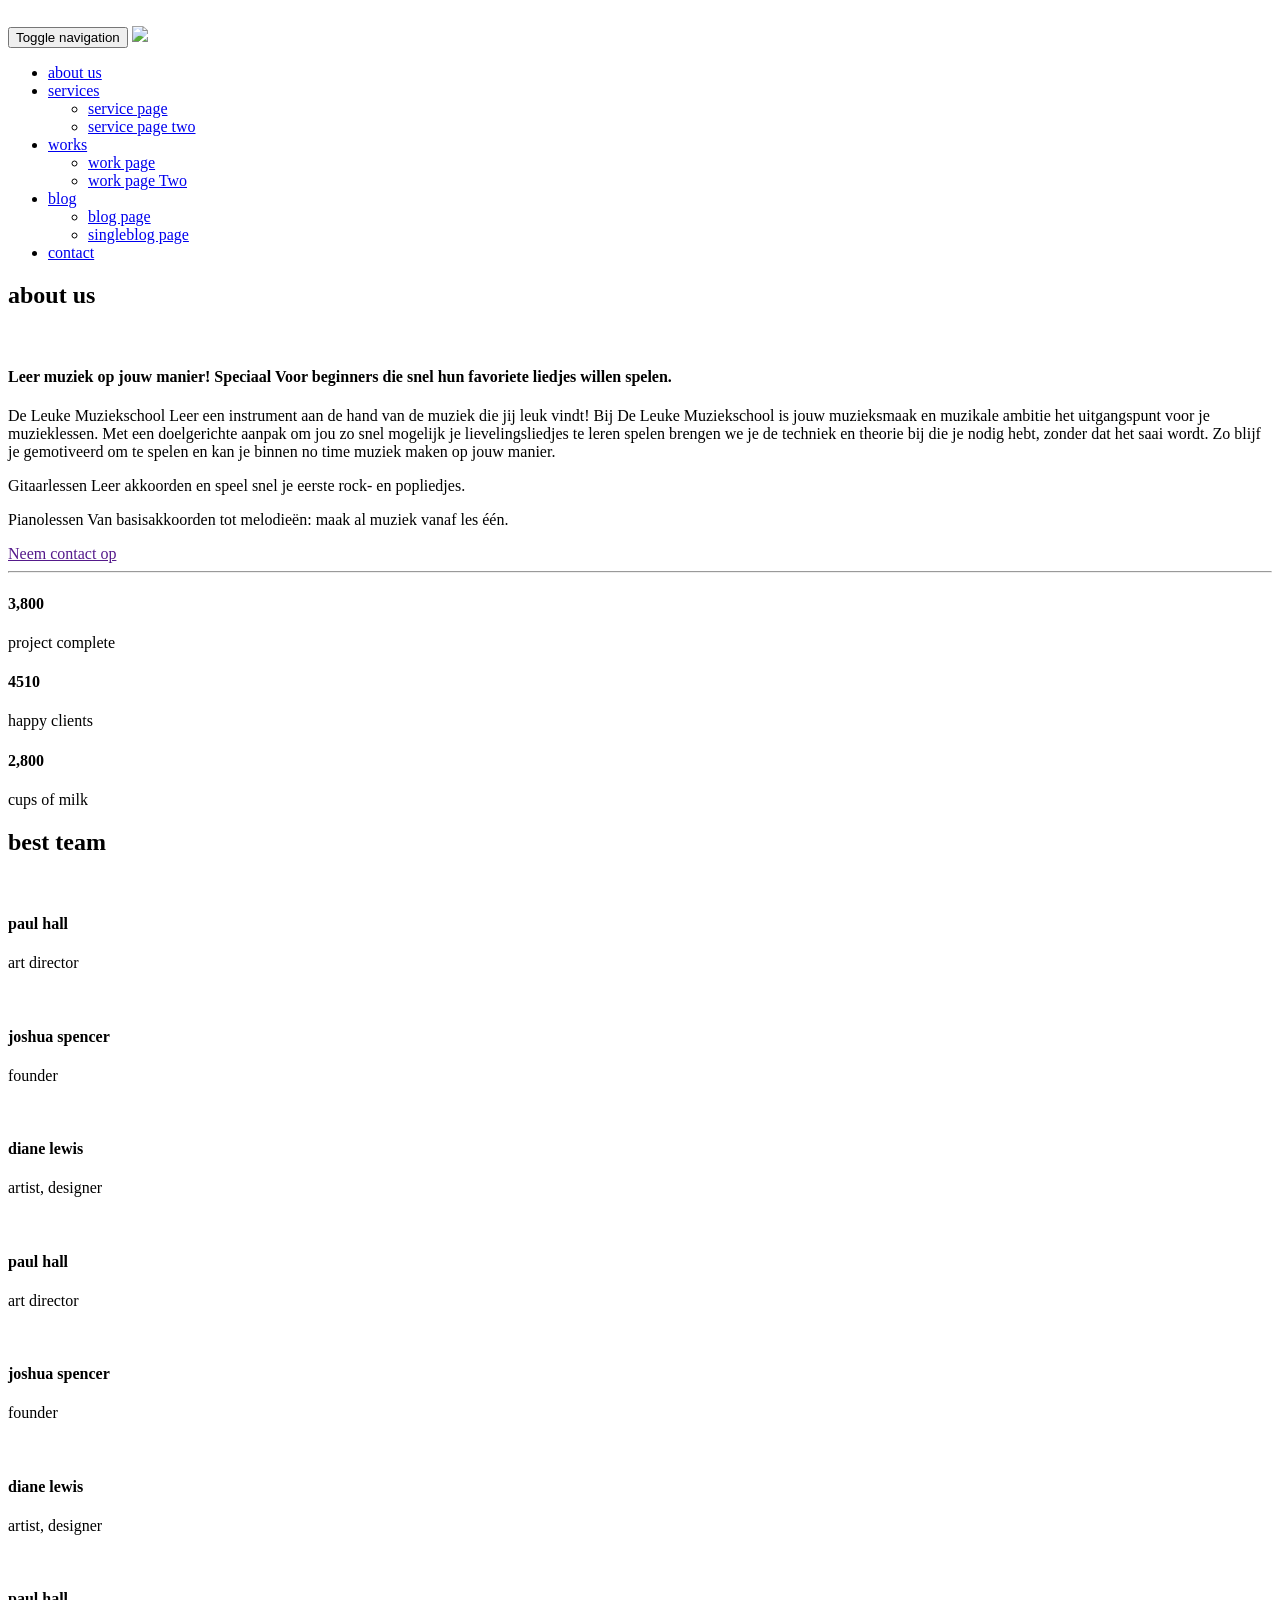
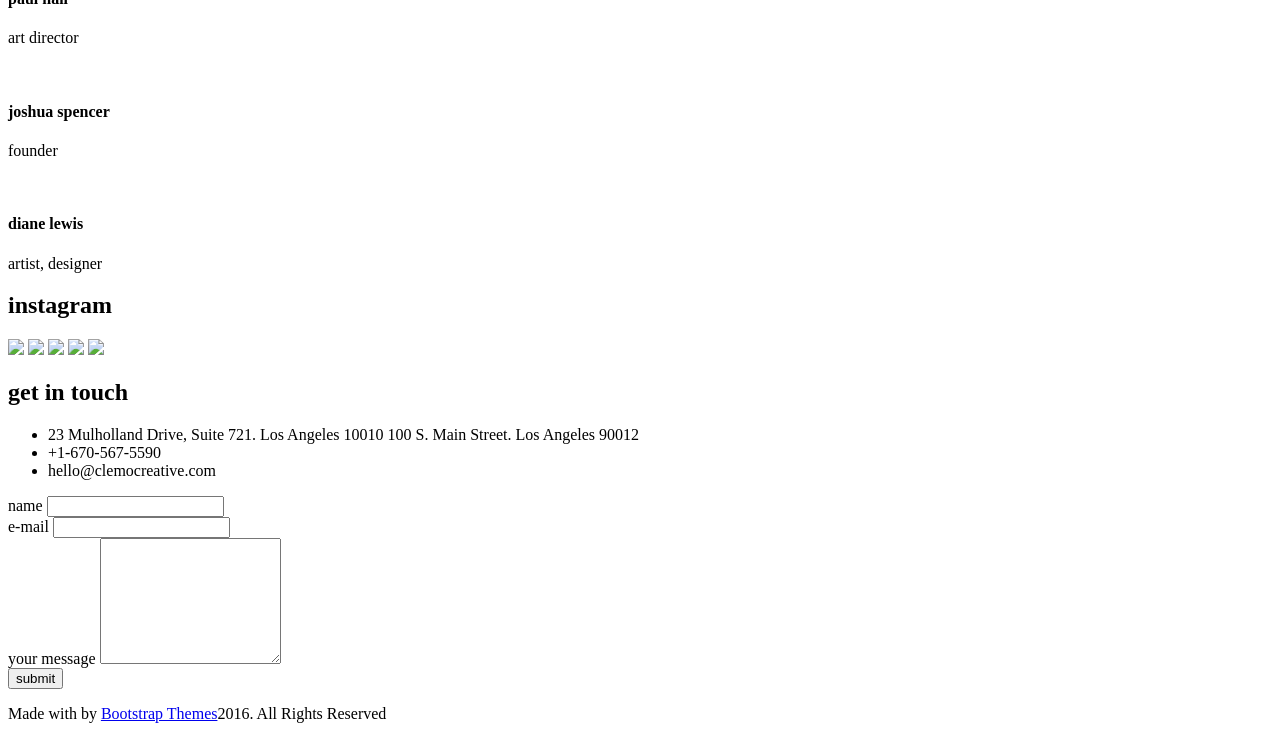
==== aboutus.html @ 1af80476 "djdjs" ====
<!doctype html>
<!--[if lt IE 7]>      <html class="no-js lt-ie9 lt-ie8 lt-ie7" lang=""> <![endif]-->
<!--[if IE 7]>         <html class="no-js lt-ie9 lt-ie8" lang=""> <![endif]-->
<!--[if IE 8]>         <html class="no-js lt-ie9" lang=""> <![endif]-->
<!--[if gt IE 8]><!--> <html class="no-js" lang=""> <!--<![endif]-->
    <head>
        <meta charset="utf-8">
        <meta http-equiv="X-UA-Compatible" content="IE=edge,chrome=1">
        <title>Clemo – Free HTML5 Multipurpose Portfolio Page Template</title>
        <meta name="description" content="">
        <meta name="viewport" content="width=device-width, initial-scale=1">
        <link rel="apple-touch-icon" href="apple-touch-icon.png">

        <!--Google fonts links-->
        <link href="https://fonts.googleapis.com/css?family=Montserrat:400,700" rel="stylesheet">


        <link rel="stylesheet" href="assets/css/fonticons.css">
        <link rel="stylesheet" href="assets/css/slider-pro.css">
        <!--<link rel="stylesheet" href="assets/css/stylesheet.css">-->
        <link rel="stylesheet" href="assets/css/font-awesome.min.css">
        <link rel="stylesheet" href="assets/css/bootstrap.min.css">


        <!--For Plugins external css-->
        <link rel="stylesheet" href="assets/css/plugins.css" />

        <!--Theme custom css -->
        <link rel="stylesheet" href="assets/css/style.css">

        <!--Theme Responsive css-->
        <link rel="stylesheet" href="assets/css/responsive.css" />

        <script src="assets/js/vendor/modernizr-2.8.3-respond-1.4.2.min.js"></script>
    </head>
    <body data-spy="scroll" data-target=".navbar-collapse">
        <!--[if lt IE 8]>
            <p class="browserupgrade">You are using an <strong>outdated</strong> browser. Please <a href="http://browsehappy.com/">upgrade your browser</a> to improve your experience.</p>
        <![endif]-->
        <div class='preloader'><div class='loaded'>&nbsp;</div></div>
        <header id="main_menu" class="header navbar-fixed-top">            
            <div class="main_menu_bg">
                <div class="container">
                    <div class="row">
                        <div class="nave_menu">
                            <nav class="navbar navbar-default" id="navmenu">
                                <div class="container-fluid">
                                    <!-- Brand and toggle get grouped for better mobile display -->
                                    <div class="navbar-header">
                                        <button type="button" class="navbar-toggle collapsed" data-toggle="collapse" data-target="#bs-example-navbar-collapse-1" aria-expanded="false">
                                            <span class="sr-only">Toggle navigation</span>
                                            <span class="icon-bar"></span>
                                            <span class="icon-bar"></span>
                                            <span class="icon-bar"></span>
                                        </button>
                                        <a class="navbar-brand" href="index.html">
                                            <img src="assets/images/logo.png"/>
                                        </a>
                                    </div>

                                    <!-- Collect the nav links, forms, and other content for toggling -->



                                    <div class="collapse navbar-collapse" id="bs-example-navbar-collapse-1">
                                        <ul class="nav navbar-nav navbar-right">
                                            <li><a href="aboutus.html">about us</a></li>
                                            <li class="dropdown"><a href="#" class="dropdown-toggle" data-toggle="dropdown" role="button" aria-haspopup="true">services</a>
                                                <ul class="dropdown-menu">
                                                    <li><a href="service.html">service page</a></li>
                                                    <li><a href="service1.html">service page two</a></li>
                                                </ul>
                                            </li>
                                            <li class="dropdown"><a href="#" class="dropdown-toggle" data-toggle="dropdown" role="button" aria-haspopup="true">works</a>
                                                <ul class="dropdown-menu">
                                                    <li><a href="work.html">work page</a></li>
                                                    <li><a href="work1.html">work page Two</a></li>
                                                </ul>
                                            </li>
                                            <li class="dropdown"><a href="#" class="dropdown-toggle" data-toggle="dropdown" role="button" aria-haspopup="true">blog</a>
                                                <ul class="dropdown-menu">
                                                    <li><a href="blog.html">blog page</a></li>
                                                    <li><a href="bloginner.html">singleblog page</a></li>
                                                </ul>
                                            </li>
                                            <li><a href="contact.html">contact</a></li>
                                        </ul>    
                                    </div>

                                </div>
                            </nav>
                        </div>	
                    </div>

                </div>

            </div>
        </header> <!--End of header -->



        <!-- About Section -->
        <section id="aboutus" class="aboutus margin-top-120">
            <div class="container">
                <div class="row">
                    <div class="col-sm-12">
                        <div class="head_title text-center margin-top-80">
                            <h1>about us</h1>
                        </div><!-- End of head title -->

                        <div class="main_about_area"> 
                            <div class="row">

                                <div class="col-sm-6">
                                    <div class="signle_about_left">
                                        <img src="assets/images/service3.jpg" alt="" />
                                        <div class="single_about_left_text">
                                            <div class="separator2"></div>
                                            <h4>Leer muziek op jouw manier!
                                                Speciaal Voor beginners die snel hun favoriete liedjes willen spelen.
                                                </h4>
                                        </div>
                                    </div>


                                </div>

                                <div class="col-sm-5 col-sm-push-1">
                                    <div class="single_about">
                                        <div class="separator2"></div>
                                        <p>De Leuke Muziekschool
                                            Leer een instrument aan de hand van de muziek die jij leuk vindt!
                                            Bij De Leuke Muziekschool is jouw muzieksmaak en muzikale ambitie het uitgangspunt voor je muzieklessen. Met een doelgerichte aanpak om jou zo snel mogelijk je lievelingsliedjes te leren spelen brengen we je de techniek en theorie bij die je nodig hebt, zonder dat het saai wordt. Zo blijf je gemotiveerd om te spelen en kan je binnen no time muziek maken op jouw manier.
                                             </p>

                                        <p>Gitaarlessen
                                            Leer akkoorden en speel snel je eerste rock- en popliedjes.</p>

                                        <p>Pianolessen
                                            Van basisakkoorden tot melodieën: maak al muziek vanaf les één. </p>

                                        <a href="" class="btn btn-default">Neem contact op</a>
                                    </div>
                                </div>

                            </div>
                        </div>
                    </div><!-- End of col-sm-12 -->
                </div><!-- End of row -->
            </div><!-- End of Container -->
            <hr />
        </section><!-- End of about Section -->



        <!-- counter Seection -->
        <section id="counter" class="counter">
            <div class="container">
                <div class="row">
                    <div class="col-sm-12">
                        <div class="main_counter sections text-center">
                            <div class="row">
                                <div class="col-sm-4 col-xs-12">
                                    <div class="single_counter_right">
                                        <h4 class="statistic-counter">3,800</h4>
                                        <div class="separator"></div>
                                        <p>project complete</p>
                                    </div>
                                </div><!-- End of col-sm-4 -->

                                <div class="col-sm-4 col-xs-12">
                                    <div class="single_counter_right">
                                        <h4 class="statistic-counter">4510</h4>
                                        <div class="separator"></div>
                                        <p>happy clients</p>
                                    </div>
                                </div><!-- End of col-sm-4 -->

                                <div class="col-sm-4 col-xs-12">
                                    <div class="single_counter_right">
                                        <h4 class="statistic-counter">2,800</h4>
                                        <div class="separator"></div>
                                        <p>cups of milk</p>
                                    </div>
                                </div><!-- End of col-sm-4 -->

                            </div><!-- End of row -->
                        </div>
                    </div><!-- End of col-sm-12 -->
                </div><!-- End of row -->
            </div><!-- End of Container -->
        </section><!-- End of counter Section -->



        <!-- Team Section -->
        <section id="team" class="team colorsbg sections">
            <div class="container">
                <div class="row">
                    <div class="main_team_area">
                        <div class="head_title text-center">
                            <h1>best team</h1>
                        </div><!-- End of head title -->
                        <div class="main_team text-center">
                            <div class="single_team">
                                <div class="col-sm-10 col-sm-offset-1">
                                    <div class="row">
                                        <div class="col-sm-4">
                                            <div class="team">
                                                <img class="img-circle" src="assets/images/team1.jpg" alt="" />
                                                <h4>paul hall</h4>
                                                <div class="separator"></div>
                                                <p>art director</p>
                                            </div>
                                        </div><!-- End of col-sm-4 -->  
                                        <div class="col-sm-4">
                                            <div class="team">
                                                <img class="img-circle" src="assets/images/team2.jpg" alt="" />
                                                <h4>joshua spencer</h4>
                                                <div class="separator"></div>
                                                <p>founder</p>
                                            </div>
                                        </div> <!-- End of col-sm-4 --> 
                                        <div class="col-sm-4">
                                            <div class="team">
                                                <img class="img-circle" src="assets/images/team3.jpg" alt="" />
                                                <h4>diane lewis</h4>
                                                <div class="separator"></div>
                                                <p>artist, designer</p>
                                            </div>
                                        </div> <!-- End of col-sm-4 --> 
                                    </div>
                                </div><!-- End of col-sm-10 -->
                            </div>
                            <div class="single_team">
                                <div class="col-sm-10 col-sm-offset-1">
                                    <div class="row">
                                        <div class="col-sm-4">
                                            <div class="team">
                                                <img class="img-circle" src="assets/images/team1.jpg" alt="" />
                                                <h4>paul hall</h4>
                                                <div class="separator"></div>
                                                <p>art director</p>
                                            </div>
                                        </div> <!-- End of col-sm-4 --> 
                                        <div class="col-sm-4">
                                            <div class="team">
                                                <img class="img-circle" src="assets/images/team1.jpg" alt="" />
                                                <h4>joshua spencer</h4>
                                                <div class="separator"></div>
                                                <p>founder</p>
                                            </div>
                                        </div> <!-- End of col-sm-4 --> 
                                        <div class="col-sm-4">
                                            <div class="team">
                                                <img class="img-circle" src="assets/images/team1.jpg" alt="" />
                                                <h4>diane lewis</h4>
                                                <div class="separator"></div>
                                                <p>artist, designer</p>
                                            </div>
                                        </div> <!-- End of col-sm-4 --> 
                                    </div>
                                </div><!-- End of col-sm-10 -->
                            </div>
                            <div class="single_team">
                                <div class="col-sm-10 col-sm-offset-1">
                                    <div class="row">
                                        <div class="col-sm-4">
                                            <div class="team">
                                                <img class="img-circle" src="assets/images/team1.jpg" alt="" />
                                                <h4>paul hall</h4>
                                                <div class="separator"></div>
                                                <p>art director</p>
                                            </div>
                                        </div>  <!-- End of col-sm-4 -->
                                        <div class="col-sm-4">
                                            <div class="team">
                                                <img class="img-circle" src="assets/images/team1.jpg" alt="" />
                                                <h4>joshua spencer</h4>
                                                <div class="separator"></div>
                                                <p>founder</p>
                                            </div>
                                        </div> <!-- End of col-sm-4 --> 
                                        <div class="col-sm-4">
                                            <div class="team">
                                                <img class="img-circle" src="assets/images/team1.jpg" alt="" />
                                                <h4>diane lewis</h4>
                                                <div class="separator"></div>
                                                <p>artist, designer</p>
                                            </div>
                                        </div> <!-- End of col-sm-4 --> 
                                    </div>
                                </div><!-- End of col-sm-10 -->
                            </div>
                        </div>
                    </div>
                </div><!-- End of row -->
            </div><!-- End of Container -->
        </section><!-- End of counter Section -->


        <!-- Clients Section -->
        <section id="instagrams" class="instagrams sections">
            <div class="container-fluid">
                <div class="row">
                    <div class="col-sm-12">
                        <div class="main_instagrams_area text-center">
                            <div class="head_title">
                                <h1>instagram</h1>
                            </div><!-- End of head title -->

                            <div class="instagram-thumbnails">
                                <img class="instagram-thumbnail img-responsive" src="assets/images/insta1.png"/>
                                <img class="instagram-thumbnail img-responsive" src="assets/images/insta1.png"/>
                                <img class="instagram-thumbnail img-responsive" src="assets/images/insta1.png"/>
                                <img class="instagram-thumbnail img-responsive" src="assets/images/insta1.png"/>
                                <img class="instagram-thumbnail img-responsive" src="assets/images/insta1.png"/>
                            </div>
                        </div>
                    </div><!-- End of col-sm-12 -->
                </div><!-- End of row -->
            </div><!-- End of Container -->
        </section><!-- End of counter Section -->

        <!-- Contact Section -->
        <section id="contact" class="contact">
            <div class="overlay"></div>
            <div class="container">
                <div class="row">
                    <div class="col-sm-12">
                        <div class="main_contact sections">
                            <div class="head_title text-center whitetext">
                                <h1>get in touch</h1>
                            </div>

                            <div class="row">
                                <div class="contact_contant">
                                    <div class="col-sm-6 col-xs-12">
                                        <div class="single_message_right_info">
                                            <ul class="whitetext">
                                                <li><i class="fa fa-map-marker"></i> <span>23 Mulholland Drive, Suite 721. Los Angeles 10010
                                                        100 S. Main Street. Los Angeles 90012</span></li>

                                                <li><i class="fa fa-mobile-phone"></i> <span>+1-670-567-5590</span></li>

                                                <li><i class="fa fa-envelope-o"></i> <span>hello@clemocreative.com</span></li>
                                            </ul>

                                            <div class="contact_socail transition margin-top-80">
                                                <a href=""><i class="fa fa-facebook img-circle"></i></a>
                                                <a href=""><i class="fa fa-twitter img-circle"></i></a>
                                                <a href=""><i class="fa fa-google-plus img-circle"></i></a>
                                                <a href=""><i class="fa fa-pinterest img-circle"></i></a>
                                                <a href=""><i class="fa fa-instagram img-circle"></i></a>
                                            </div>
                                        </div>
                                    </div><!-- End of col-sm-6 -->

                                    <div class="col-sm-6 col-xs-12">
                                        <div class="single_contant_left margin-top-60">
                                            <form action="#" id="formid">
                                                <!--<div class="col-lg-8 col-md-8 col-sm-10 col-lg-offset-2 col-md-offset-2 col-sm-offset-1">-->

                                                <div class="form-group">
                                                    <label>name</label>
                                                    <input type="text" class="form-control" name="name" required="">
                                                </div>

                                                <div class="form-group">
                                                    <label>e-mail</label>
                                                    <input type="email" class="form-control" name="email" required="">
                                                </div>

                                                <div class="form-group">
                                                    <label>your message</label>
                                                    <textarea class="form-control" name="message" rows="8"></textarea>
                                                </div>

                                                <div class="">
                                                    <input type="submit" value="submit" class="btn btn-default">
                                                </div>
                                                <!--</div>--> 
                                            </form>
                                        </div>
                                    </div>
                                </div> <!-- End of messsage contant-->
                            </div>
                        </div>
                    </div>
                </div><!-- End of row -->
            </div><!-- End of container -->
        </section><!-- End of contact Section -->




        <!-- footer section -->
        <footer id="footer" class="footer">
            <div class="container">
                <div class="main_footer">
                    <div class="row">
                        <div class="col-sm-12">
                            <div class="copyright_text text-center">
                                <p class=" wow fadeInRight" data-wow-duration="1s">Made with <i class="fa fa-heart"></i> by <a target="_blank" href="https://bootstrapthemes.co">Bootstrap Themes</a>2016. All Rights Reserved</p>
                            </div>
                        </div>
                    </div>
                </div>
            </div><!-- End of container -->
        </footer><!-- End of footer Section-->



        <!-- START SCROLL TO TOP  -->

        <div class="scrollup">
            <a href="#"><i class="fa fa-chevron-up"></i></a>
        </div>

        <script src="assets/js/vendor/jquery-1.11.2.min.js"></script>
        <script src="assets/js/vendor/bootstrap.min.js"></script>

        <script src="assets/js/jquery.easing.1.3.js"></script>
        <script src="assets/js/masonry/masonry.min.js"></script>
        <script type="text/javascript">
            $('.mixcontent').masonry();
        </script>

        <script src="assets/js/jquery.sliderPro.min.js"></script>
        <script type="text/javascript">
            $(document).ready(function ($) {
                $('#example3').sliderPro({
                    width: 960,
                    height: 200,
                    fade: true,
                    arrows: false,
                    buttons: true,
                    fullScreen: false,
                    shuffle: true,
                    smallSize: 500,
                    mediumSize: 1000,
                    largeSize: 3000,
                    thumbnailArrows: true,
                    autoplay: false,
                    thumbnailsContainerSize: 960

                });
            });
        </script>
        <script src="assets/js/plugins.js"></script>
        <script src="assets/js/main.js"></script>

    </body>
</html>
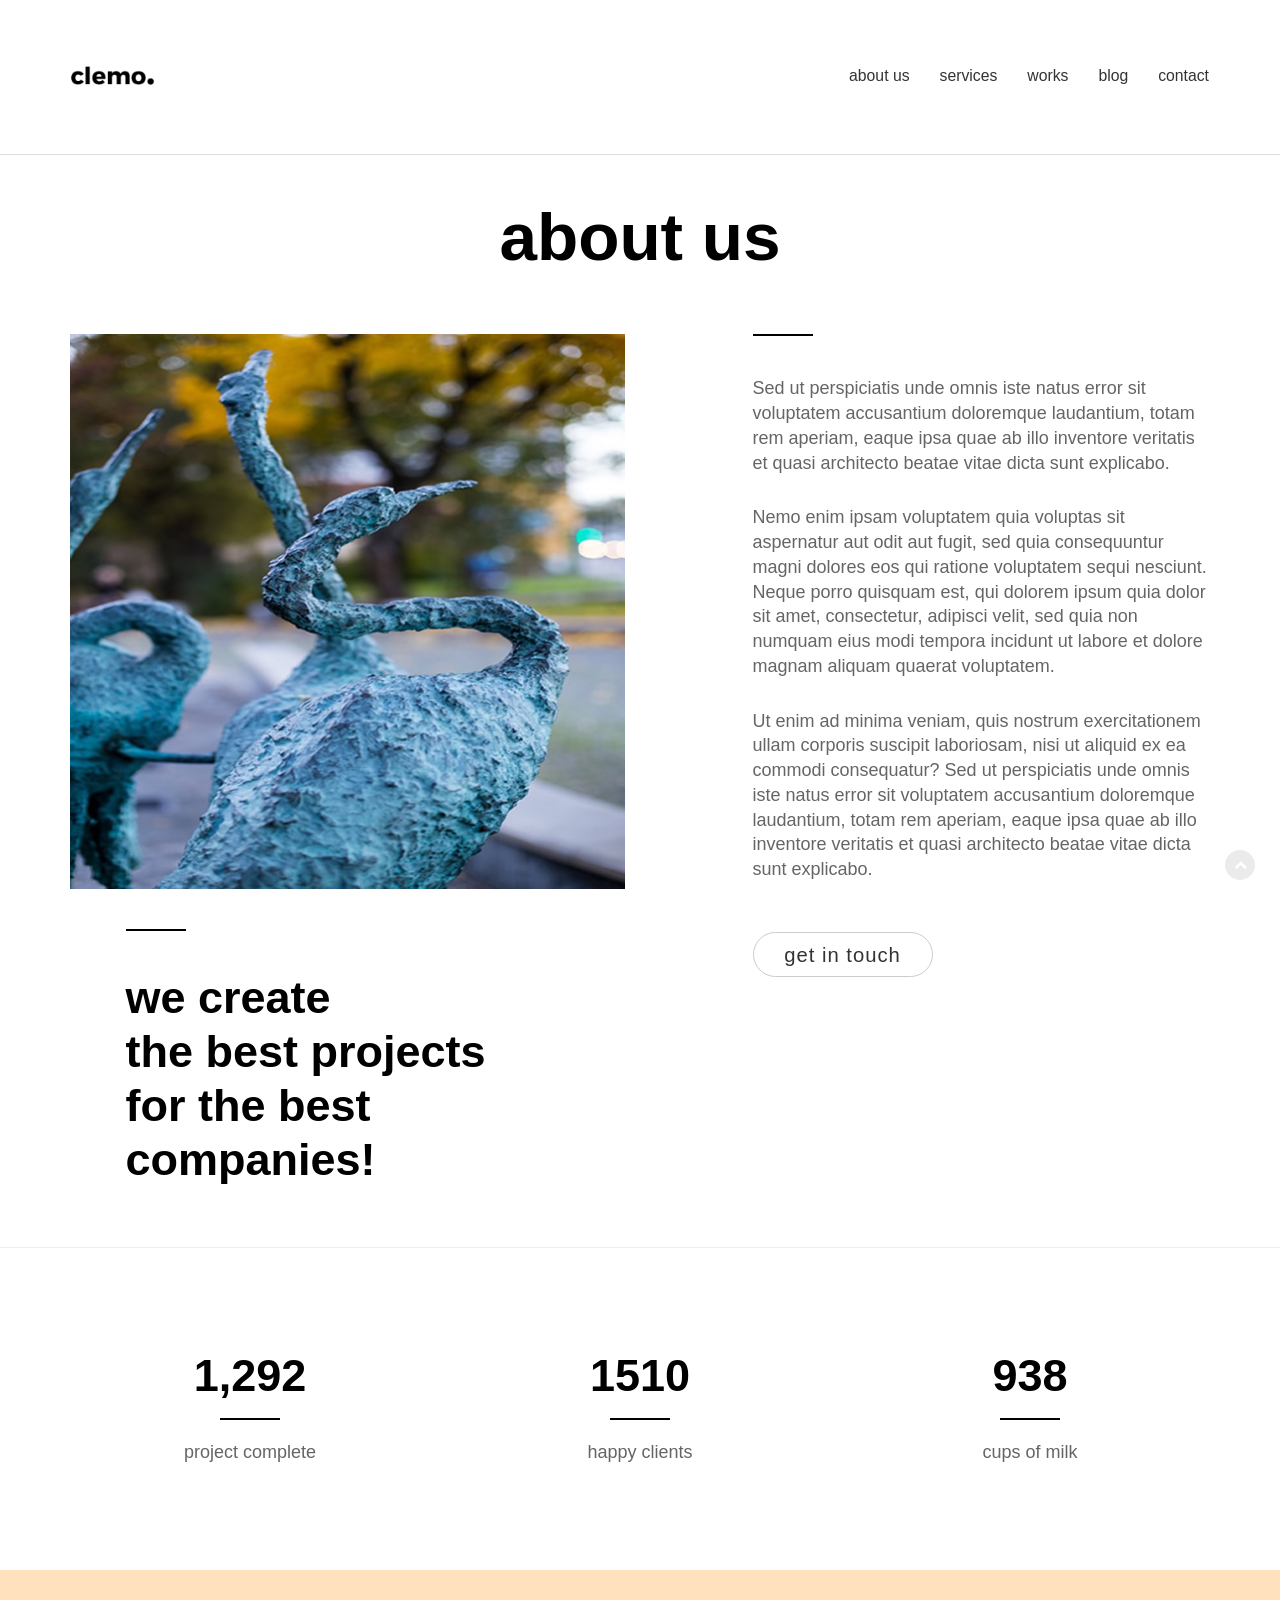
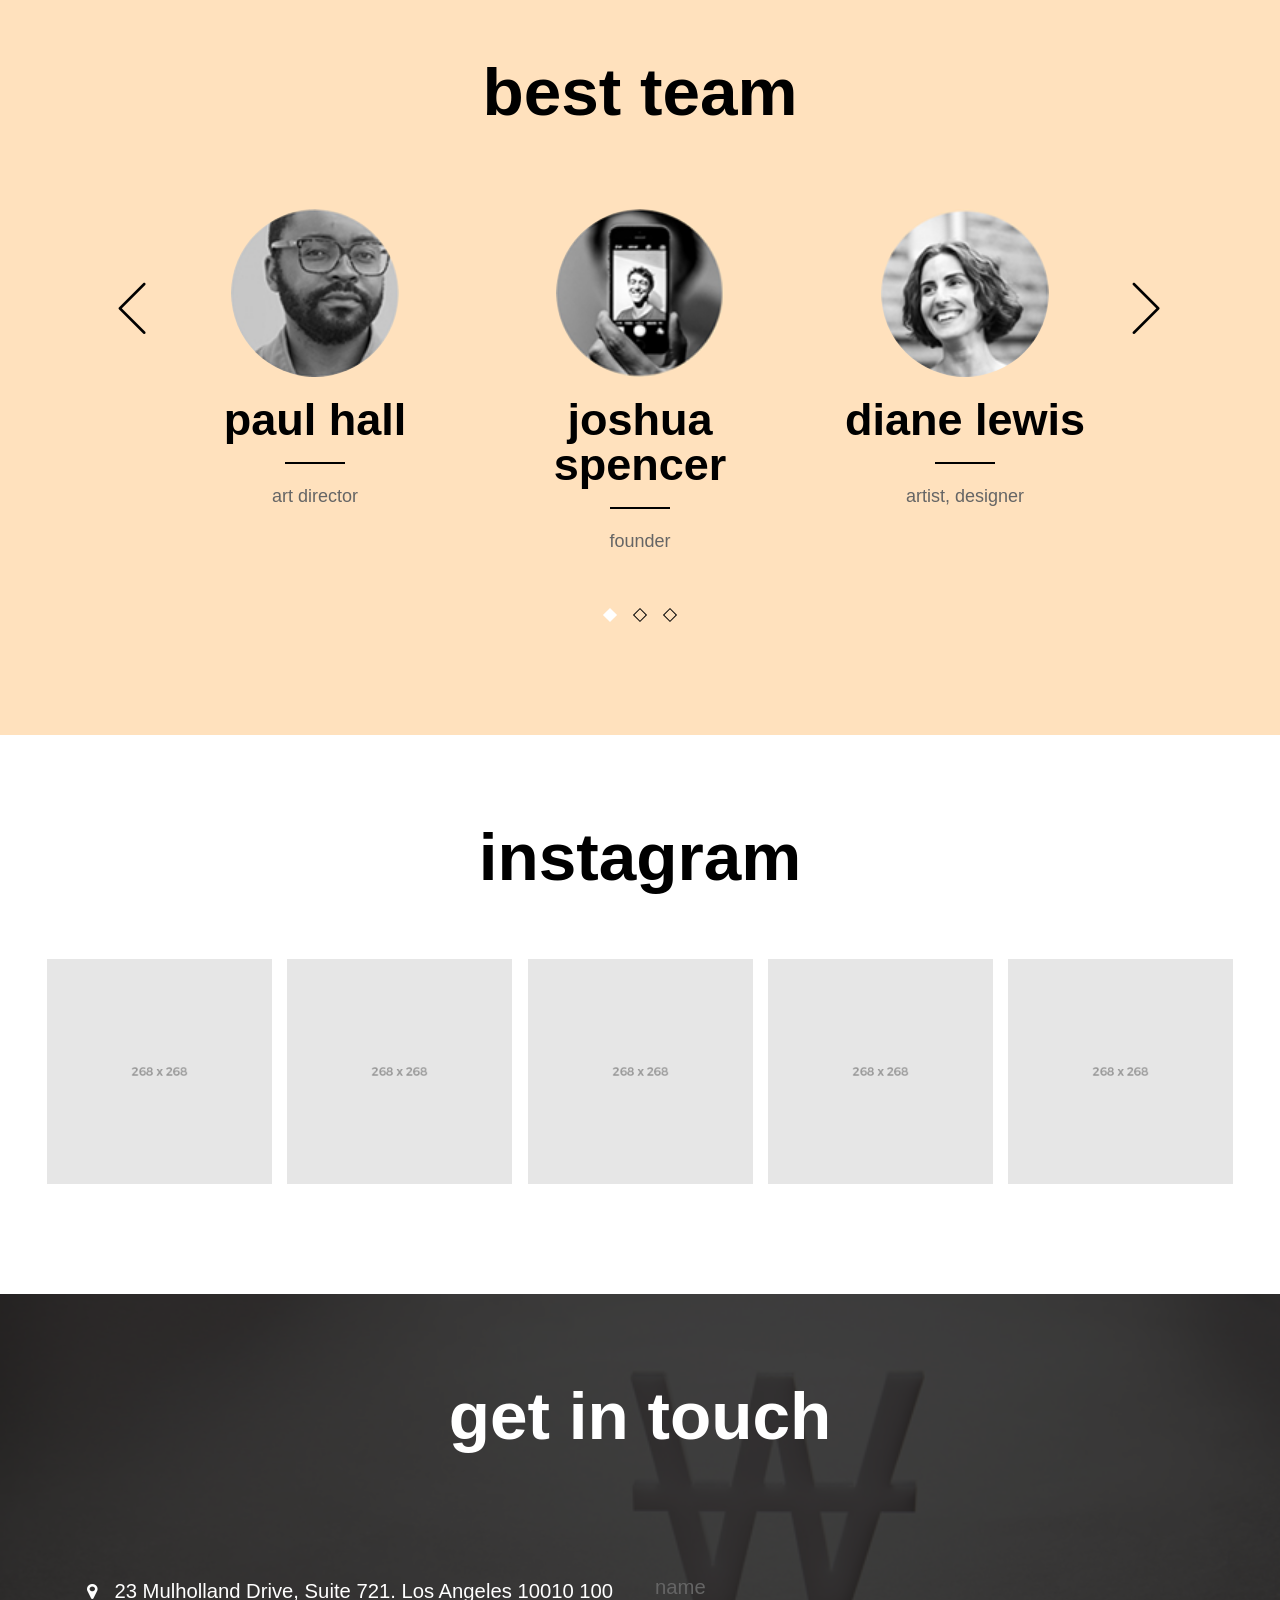
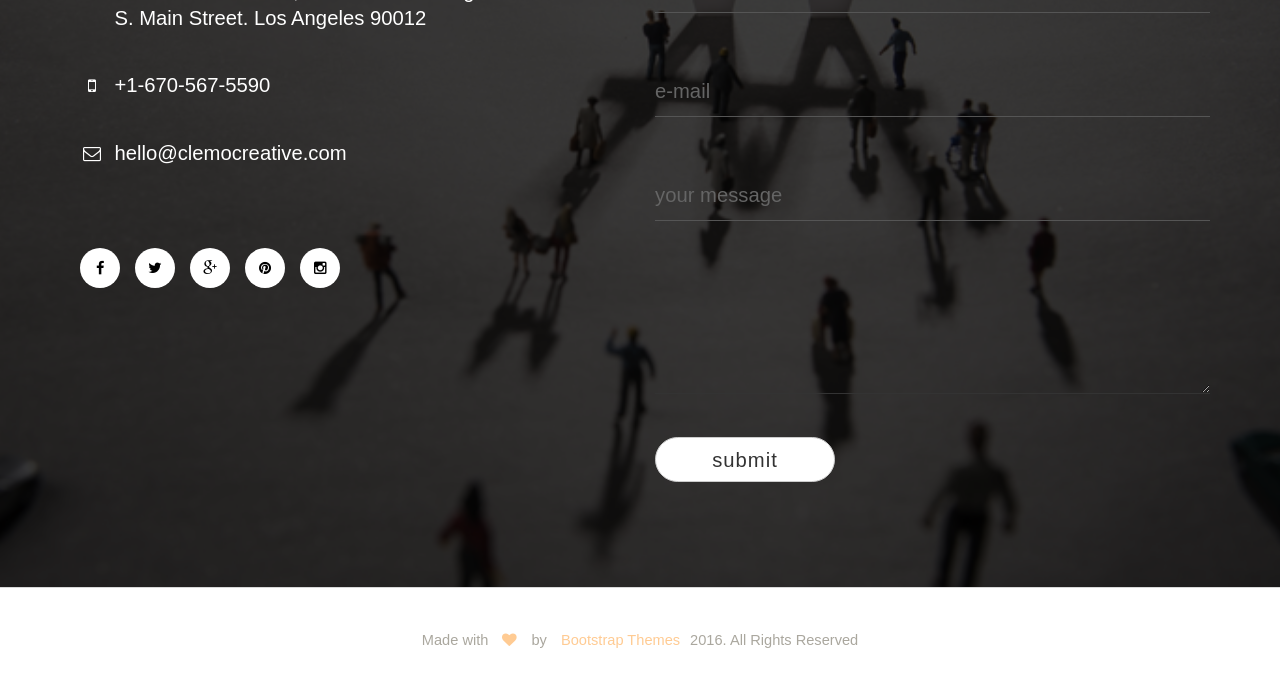
==== commit 7a469b8f: "new start" ====
--- a/aboutus.html
+++ b/aboutus.html
@@ -116,9 +116,10 @@
                                         <img src="assets/images/service3.jpg" alt="" />
                                         <div class="single_about_left_text">
                                             <div class="separator2"></div>
-                                            <h4>Leer muziek op jouw manier!
-                                                Speciaal Voor beginners die snel hun favoriete liedjes willen spelen.
-                                                </h4>
+                                            <h4>we create <br />
+                                                the best projects<br />
+                                                for the best<br />
+                                                companies!</h4>
                                         </div>
                                     </div>
 
@@ -128,18 +129,16 @@
                                 <div class="col-sm-5 col-sm-push-1">
                                     <div class="single_about">
                                         <div class="separator2"></div>
-                                        <p>De Leuke Muziekschool
-                                            Leer een instrument aan de hand van de muziek die jij leuk vindt!
-                                            Bij De Leuke Muziekschool is jouw muzieksmaak en muzikale ambitie het uitgangspunt voor je muzieklessen. Met een doelgerichte aanpak om jou zo snel mogelijk je lievelingsliedjes te leren spelen brengen we je de techniek en theorie bij die je nodig hebt, zonder dat het saai wordt. Zo blijf je gemotiveerd om te spelen en kan je binnen no time muziek maken op jouw manier.
-                                             </p>
-
-                                        <p>Gitaarlessen
-                                            Leer akkoorden en speel snel je eerste rock- en popliedjes.</p>
-
-                                        <p>Pianolessen
-                                            Van basisakkoorden tot melodieën: maak al muziek vanaf les één. </p>
-
-                                        <a href="" class="btn btn-default">Neem contact op</a>
+                                        <p>Sed ut perspiciatis unde omnis iste natus error sit voluptatem accusantium doloremque laudantium, totam rem aperiam, 
+                                            eaque ipsa quae ab illo inventore veritatis et quasi architecto beatae vitae dicta sunt explicabo. </p>
+
+                                        <p>Nemo enim ipsam voluptatem quia voluptas sit aspernatur aut odit aut fugit, sed quia consequuntur magni dolores eos qui ratione voluptatem sequi nesciunt. Neque porro quisquam est, qui dolorem ipsum quia dolor sit amet, consectetur, adipisci velit, 
+                                            sed quia non numquam eius modi tempora incidunt ut labore et dolore magnam aliquam quaerat voluptatem.</p>
+
+                                        <p>Ut enim ad minima veniam, quis nostrum exercitationem ullam corporis suscipit laboriosam, nisi ut aliquid ex ea commodi consequatur? Sed ut perspiciatis unde omnis iste natus error sit voluptatem accusantium doloremque laudantium, 
+                                            totam rem aperiam, eaque ipsa quae ab illo inventore veritatis et quasi architecto beatae vitae dicta sunt explicabo. </p>
+
+                                        <a href="" class="btn btn-default">get in touch</a>
                                     </div>
                                 </div>
 
--- a/assets/css/fonticons.css
+++ b/assets/css/fonticons.css
@@ -0,0 +1,536 @@
+@font-face {
+	font-family: 'Linearicons-Free';
+	src:url('../fonts/Linearicons-Free.eot?w118d');
+	src:url('../fonts/Linearicons-Free.eot?#iefixw118d') format('embedded-opentype'),
+		url('../fonts/Linearicons-Free.woff2?w118d') format('woff2'),
+		url('../fonts/Linearicons-Free.woff?w118d') format('woff'),
+		url('../fonts/Linearicons-Free.ttf?w118d') format('truetype'),
+		url('../fonts/Linearicons-Free.svg?w118d#Linearicons-Free') format('svg');
+	font-weight: normal;
+	font-style: normal;
+}
+
+.lnr {
+	font-family: 'Linearicons-Free';
+	speak: none;
+	font-style: normal;
+	font-weight: normal;
+	font-variant: normal;
+	text-transform: none;
+	line-height: 1;
+
+	/* Better Font Rendering =========== */
+	-webkit-font-smoothing: antialiased;
+	-moz-osx-font-smoothing: grayscale;
+}
+
+.lnr-home:before {
+	content: "\e800";
+}
+.lnr-apartment:before {
+	content: "\e801";
+}
+.lnr-pencil:before {
+	content: "\e802";
+}
+.lnr-magic-wand:before {
+	content: "\e803";
+}
+.lnr-drop:before {
+	content: "\e804";
+}
+.lnr-lighter:before {
+	content: "\e805";
+}
+.lnr-poop:before {
+	content: "\e806";
+}
+.lnr-sun:before {
+	content: "\e807";
+}
+.lnr-moon:before {
+	content: "\e808";
+}
+.lnr-cloud:before {
+	content: "\e809";
+}
+.lnr-cloud-upload:before {
+	content: "\e80a";
+}
+.lnr-cloud-download:before {
+	content: "\e80b";
+}
+.lnr-cloud-sync:before {
+	content: "\e80c";
+}
+.lnr-cloud-check:before {
+	content: "\e80d";
+}
+.lnr-database:before {
+	content: "\e80e";
+}
+.lnr-lock:before {
+	content: "\e80f";
+}
+.lnr-cog:before {
+	content: "\e810";
+}
+.lnr-trash:before {
+	content: "\e811";
+}
+.lnr-dice:before {
+	content: "\e812";
+}
+.lnr-heart:before {
+	content: "\e813";
+}
+.lnr-star:before {
+	content: "\e814";
+}
+.lnr-star-half:before {
+	content: "\e815";
+}
+.lnr-star-empty:before {
+	content: "\e816";
+}
+.lnr-flag:before {
+	content: "\e817";
+}
+.lnr-envelope:before {
+	content: "\e818";
+}
+.lnr-paperclip:before {
+	content: "\e819";
+}
+.lnr-inbox:before {
+	content: "\e81a";
+}
+.lnr-eye:before {
+	content: "\e81b";
+}
+.lnr-printer:before {
+	content: "\e81c";
+}
+.lnr-file-empty:before {
+	content: "\e81d";
+}
+.lnr-file-add:before {
+	content: "\e81e";
+}
+.lnr-enter:before {
+	content: "\e81f";
+}
+.lnr-exit:before {
+	content: "\e820";
+}
+.lnr-graduation-hat:before {
+	content: "\e821";
+}
+.lnr-license:before {
+	content: "\e822";
+}
+.lnr-music-note:before {
+	content: "\e823";
+}
+.lnr-film-play:before {
+	content: "\e824";
+}
+.lnr-camera-video:before {
+	content: "\e825";
+}
+.lnr-camera:before {
+	content: "\e826";
+}
+.lnr-picture:before {
+	content: "\e827";
+}
+.lnr-book:before {
+	content: "\e828";
+}
+.lnr-bookmark:before {
+	content: "\e829";
+}
+.lnr-user:before {
+	content: "\e82a";
+}
+.lnr-users:before {
+	content: "\e82b";
+}
+.lnr-shirt:before {
+	content: "\e82c";
+}
+.lnr-store:before {
+	content: "\e82d";
+}
+.lnr-cart:before {
+	content: "\e82e";
+}
+.lnr-tag:before {
+	content: "\e82f";
+}
+.lnr-phone-handset:before {
+	content: "\e830";
+}
+.lnr-phone:before {
+	content: "\e831";
+}
+.lnr-pushpin:before {
+	content: "\e832";
+}
+.lnr-map-marker:before {
+	content: "\e833";
+}
+.lnr-map:before {
+	content: "\e834";
+}
+.lnr-location:before {
+	content: "\e835";
+}
+.lnr-calendar-full:before {
+	content: "\e836";
+}
+.lnr-keyboard:before {
+	content: "\e837";
+}
+.lnr-spell-check:before {
+	content: "\e838";
+}
+.lnr-screen:before {
+	content: "\e839";
+}
+.lnr-smartphone:before {
+	content: "\e83a";
+}
+.lnr-tablet:before {
+	content: "\e83b";
+}
+.lnr-laptop:before {
+	content: "\e83c";
+}
+.lnr-laptop-phone:before {
+	content: "\e83d";
+}
+.lnr-power-switch:before {
+	content: "\e83e";
+}
+.lnr-bubble:before {
+	content: "\e83f";
+}
+.lnr-heart-pulse:before {
+	content: "\e840";
+}
+.lnr-construction:before {
+	content: "\e841";
+}
+.lnr-pie-chart:before {
+	content: "\e842";
+}
+.lnr-chart-bars:before {
+	content: "\e843";
+}
+.lnr-gift:before {
+	content: "\e844";
+}
+.lnr-diamond:before {
+	content: "\e845";
+}
+.lnr-linearicons:before {
+	content: "\e846";
+}
+.lnr-dinner:before {
+	content: "\e847";
+}
+.lnr-coffee-cup:before {
+	content: "\e848";
+}
+.lnr-leaf:before {
+	content: "\e849";
+}
+.lnr-paw:before {
+	content: "\e84a";
+}
+.lnr-rocket:before {
+	content: "\e84b";
+}
+.lnr-briefcase:before {
+	content: "\e84c";
+}
+.lnr-bus:before {
+	content: "\e84d";
+}
+.lnr-car:before {
+	content: "\e84e";
+}
+.lnr-train:before {
+	content: "\e84f";
+}
+.lnr-bicycle:before {
+	content: "\e850";
+}
+.lnr-wheelchair:before {
+	content: "\e851";
+}
+.lnr-select:before {
+	content: "\e852";
+}
+.lnr-earth:before {
+	content: "\e853";
+}
+.lnr-smile:before {
+	content: "\e854";
+}
+.lnr-sad:before {
+	content: "\e855";
+}
+.lnr-neutral:before {
+	content: "\e856";
+}
+.lnr-mustache:before {
+	content: "\e857";
+}
+.lnr-alarm:before {
+	content: "\e858";
+}
+.lnr-bullhorn:before {
+	content: "\e859";
+}
+.lnr-volume-high:before {
+	content: "\e85a";
+}
+.lnr-volume-medium:before {
+	content: "\e85b";
+}
+.lnr-volume-low:before {
+	content: "\e85c";
+}
+.lnr-volume:before {
+	content: "\e85d";
+}
+.lnr-mic:before {
+	content: "\e85e";
+}
+.lnr-hourglass:before {
+	content: "\e85f";
+}
+.lnr-undo:before {
+	content: "\e860";
+}
+.lnr-redo:before {
+	content: "\e861";
+}
+.lnr-sync:before {
+	content: "\e862";
+}
+.lnr-history:before {
+	content: "\e863";
+}
+.lnr-clock:before {
+	content: "\e864";
+}
+.lnr-download:before {
+	content: "\e865";
+}
+.lnr-upload:before {
+	content: "\e866";
+}
+.lnr-enter-down:before {
+	content: "\e867";
+}
+.lnr-exit-up:before {
+	content: "\e868";
+}
+.lnr-bug:before {
+	content: "\e869";
+}
+.lnr-code:before {
+	content: "\e86a";
+}
+.lnr-link:before {
+	content: "\e86b";
+}
+.lnr-unlink:before {
+	content: "\e86c";
+}
+.lnr-thumbs-up:before {
+	content: "\e86d";
+}
+.lnr-thumbs-down:before {
+	content: "\e86e";
+}
+.lnr-magnifier:before {
+	content: "\e86f";
+}
+.lnr-cross:before {
+	content: "\e870";
+}
+.lnr-menu:before {
+	content: "\e871";
+}
+.lnr-list:before {
+	content: "\e872";
+}
+.lnr-chevron-up:before {
+	content: "\e873";
+}
+.lnr-chevron-down:before {
+	content: "\e874";
+}
+.lnr-chevron-left:before {
+	content: "\e875";
+}
+.lnr-chevron-right:before {
+	content: "\e876";
+}
+.lnr-arrow-up:before {
+	content: "\e877";
+}
+.lnr-arrow-down:before {
+	content: "\e878";
+}
+.lnr-arrow-left:before {
+	content: "\e879";
+}
+.lnr-arrow-right:before {
+	content: "\e87a";
+}
+.lnr-move:before {
+	content: "\e87b";
+}
+.lnr-warning:before {
+	content: "\e87c";
+}
+.lnr-question-circle:before {
+	content: "\e87d";
+}
+.lnr-menu-circle:before {
+	content: "\e87e";
+}
+.lnr-checkmark-circle:before {
+	content: "\e87f";
+}
+.lnr-cross-circle:before {
+	content: "\e880";
+}
+.lnr-plus-circle:before {
+	content: "\e881";
+}
+.lnr-circle-minus:before {
+	content: "\e882";
+}
+.lnr-arrow-up-circle:before {
+	content: "\e883";
+}
+.lnr-arrow-down-circle:before {
+	content: "\e884";
+}
+.lnr-arrow-left-circle:before {
+	content: "\e885";
+}
+.lnr-arrow-right-circle:before {
+	content: "\e886";
+}
+.lnr-chevron-up-circle:before {
+	content: "\e887";
+}
+.lnr-chevron-down-circle:before {
+	content: "\e888";
+}
+.lnr-chevron-left-circle:before {
+	content: "\e889";
+}
+.lnr-chevron-right-circle:before {
+	content: "\e88a";
+}
+.lnr-crop:before {
+	content: "\e88b";
+}
+.lnr-frame-expand:before {
+	content: "\e88c";
+}
+.lnr-frame-contract:before {
+	content: "\e88d";
+}
+.lnr-layers:before {
+	content: "\e88e";
+}
+.lnr-funnel:before {
+	content: "\e88f";
+}
+.lnr-text-format:before {
+	content: "\e890";
+}
+.lnr-text-format-remove:before {
+	content: "\e891";
+}
+.lnr-text-size:before {
+	content: "\e892";
+}
+.lnr-bold:before {
+	content: "\e893";
+}
+.lnr-italic:before {
+	content: "\e894";
+}
+.lnr-underline:before {
+	content: "\e895";
+}
+.lnr-strikethrough:before {
+	content: "\e896";
+}
+.lnr-highlight:before {
+	content: "\e897";
+}
+.lnr-text-align-left:before {
+	content: "\e898";
+}
+.lnr-text-align-center:before {
+	content: "\e899";
+}
+.lnr-text-align-right:before {
+	content: "\e89a";
+}
+.lnr-text-align-justify:before {
+	content: "\e89b";
+}
+.lnr-line-spacing:before {
+	content: "\e89c";
+}
+.lnr-indent-increase:before {
+	content: "\e89d";
+}
+.lnr-indent-decrease:before {
+	content: "\e89e";
+}
+.lnr-pilcrow:before {
+	content: "\e89f";
+}
+.lnr-direction-ltr:before {
+	content: "\e8a0";
+}
+.lnr-direction-rtl:before {
+	content: "\e8a1";
+}
+.lnr-page-break:before {
+	content: "\e8a2";
+}
+.lnr-sort-alpha-asc:before {
+	content: "\e8a3";
+}
+.lnr-sort-amount-asc:before {
+	content: "\e8a4";
+}
+.lnr-hand:before {
+	content: "\e8a5";
+}
+.lnr-pointer-up:before {
+	content: "\e8a6";
+}
+.lnr-pointer-right:before {
+	content: "\e8a7";
+}
+.lnr-pointer-down:before {
+	content: "\e8a8";
+}
+.lnr-pointer-left:before {
+	content: "\e8a9";
+}
--- a/assets/css/slider-pro.css
+++ b/assets/css/slider-pro.css
@@ -0,0 +1,825 @@
+/*!
+*  - v1.2.5
+* Homepage: http://bqworks.com/slider-pro/
+* Author: bqworks
+* Author URL: http://bqworks.com/
+*/
+/* Core
+--------------------------------------------------*/
+.slider-pro {
+    position: relative;
+    margin: 0 auto;
+    -moz-box-sizing: content-box;
+    box-sizing: content-box;
+}
+
+.sp-slides-container {
+    position: relative;
+}
+
+.sp-mask {
+    position: relative;
+    overflow: hidden;
+    height: 200px;
+}
+
+.sp-slides {
+    position: relative;
+    -webkit-backface-visibility: hidden;
+    -webkit-perspective: 1000;
+}
+
+.sp-slide {
+    position: absolute;
+}
+
+.sp-image-container {
+    overflow: hidden;
+}
+
+.sp-image {
+    position: relative;
+    display: block;
+    border: none;
+}
+
+.sp-no-js {
+    overflow: hidden;
+    max-width: 100%;
+}
+
+/* Thumbnails
+--------------------------------------------------*/
+.sp-thumbnails-container {
+    position: relative;
+    overflow: hidden;
+}
+
+.sp-top-thumbnails,
+.sp-bottom-thumbnails  {
+    left: 0;
+    margin: 0 auto;
+}
+
+.sp-top-thumbnails {
+    position: absolute;
+    top: 0;
+    margin-bottom: 4px;
+}
+
+.sp-bottom-thumbnails {
+    margin-top: 4px;
+}
+
+.sp-left-thumbnails,
+.sp-right-thumbnails {
+    position: absolute;
+    top: 0;
+}
+
+.sp-right-thumbnails {
+    right: 0;
+    margin-left: 4px;
+}
+
+.sp-left-thumbnails {
+    left: 0;
+    margin-right: 4px;
+}
+
+.sp-thumbnails {
+    position: relative;
+}
+
+.sp-thumbnail {
+    border: none;
+}
+
+.sp-thumbnail-container {
+    position: relative;
+    display: block;
+    overflow: hidden;
+    float: left;
+    -moz-box-sizing: border-box;
+    box-sizing: border-box;
+}
+
+/* Horizontal thumbnails
+------------------------*/
+.sp-top-thumbnails .sp-thumbnail-container,
+.sp-bottom-thumbnails .sp-thumbnail-container {
+    margin-left: 2px;
+    margin-right: 2px;
+}
+
+.sp-top-thumbnails .sp-thumbnail-container:first-child,
+.sp-bottom-thumbnails .sp-thumbnail-container:first-child {
+    margin-left: 0;
+}
+
+.sp-top-thumbnails .sp-thumbnail-container:last-child,
+.sp-bottom-thumbnails .sp-thumbnail-container:last-child {
+    margin-right: 0;
+}
+
+/* Vertical thumbnails 
+----------------------*/
+.sp-left-thumbnails .sp-thumbnail-container,
+.sp-right-thumbnails .sp-thumbnail-container {
+    margin-top: 2px;
+    margin-bottom: 2px;
+}
+
+.sp-left-thumbnails .sp-thumbnail-container:first-child,
+.sp-right-thumbnails .sp-thumbnail-container:first-child {
+    margin-top: 0;
+}
+
+.sp-left-thumbnails .sp-thumbnail-container:last-child,
+.sp-right-thumbnails .sp-thumbnail-container:last-child {
+    margin-bottom: 0;
+}
+
+/* Right thumbnails with pointer
+--------------------------------*/
+.sp-right-thumbnails.sp-has-pointer {
+    margin-left: -13px;
+}
+
+.sp-right-thumbnails.sp-has-pointer .sp-thumbnail {
+    position: absolute;
+    left: 18px;
+    margin-left: 0 !important;
+}
+
+.sp-right-thumbnails.sp-has-pointer .sp-selected-thumbnail:before {
+    content: '';
+    position: absolute;
+    height: 100%;
+    border-left: 5px solid #F00;
+    left: 0;
+    top: 0;
+    margin-left: 13px;
+}
+
+.sp-right-thumbnails.sp-has-pointer .sp-selected-thumbnail:after {
+    content: '';
+    position: absolute;
+    width: 0;
+    height: 0;
+    left: 0;
+    top: 50%;
+    margin-top: -8px;
+    border-right: 13px solid #F00;
+    border-top: 8px solid transparent;
+    border-bottom: 8px solid transparent;
+}
+
+/* Left thumbnails with pointer
+-------------------------------*/
+.sp-left-thumbnails.sp-has-pointer {
+    margin-right: -13px;
+}
+
+.sp-left-thumbnails.sp-has-pointer .sp-thumbnail {
+    position: absolute;
+    right: 18px;
+}
+
+.sp-left-thumbnails.sp-has-pointer .sp-selected-thumbnail:before {
+    content: '';
+    position: absolute;
+    height: 100%;
+    border-left: 5px solid #F00;
+    right: 0;
+    top: 0;
+    margin-right: 13px;
+}
+
+.sp-left-thumbnails.sp-has-pointer .sp-selected-thumbnail:after {
+    content: '';
+    position: absolute;
+    width: 0;
+    height: 0;
+    right: 0;
+    top: 50%;
+    margin-top: -8px;
+    border-left: 13px solid #F00;
+    border-top: 8px solid transparent;
+    border-bottom: 8px solid transparent;
+}
+
+/* Bottom thumbnails with pointer
+---------------------------------*/
+.sp-bottom-thumbnails.sp-has-pointer {
+    margin-top: -13px;
+}
+
+.sp-bottom-thumbnails.sp-has-pointer .sp-thumbnail {
+    position: absolute;
+    top: 18px;
+    margin-top: 0 !important;
+}
+
+.sp-bottom-thumbnails.sp-has-pointer .sp-selected-thumbnail:before {
+    content: '';
+    position: absolute;
+    width: 100%;
+    border-bottom: 5px solid #F00;
+    top: 0;
+    margin-top: 13px;
+}
+
+.sp-bottom-thumbnails.sp-has-pointer .sp-selected-thumbnail:after {
+    content: '';
+    position: absolute;
+    width: 0;
+    height: 0;
+    left: 50%;
+    top: 0;
+    margin-left: -8px;
+    border-bottom: 13px solid #F00;
+    border-left: 8px solid transparent;
+    border-right: 8px solid transparent;
+}
+
+/* Top thumbnails with pointer
+------------------------------*/
+.sp-top-thumbnails.sp-has-pointer {
+    margin-bottom: -13px;
+}
+
+.sp-top-thumbnails.sp-has-pointer .sp-thumbnail {
+    position: absolute;
+    bottom: 18px;
+}
+
+.sp-top-thumbnails.sp-has-pointer .sp-selected-thumbnail:before {
+    content: '';
+    position: absolute;
+    width: 100%;
+    border-bottom: 5px solid #F00;
+    bottom: 0;
+    margin-bottom: 13px;
+}
+
+.sp-top-thumbnails.sp-has-pointer .sp-selected-thumbnail:after {
+    content: '';
+    position: absolute;
+    width: 0;
+    height: 0;
+    left: 50%;
+    bottom: 0;
+    margin-left: -8px;
+    border-top: 13px solid #F00;
+    border-left: 8px solid transparent;
+    border-right: 8px solid transparent;
+}
+
+/* Layers
+--------------------------------------------------*/
+.sp-layer {
+    position: absolute;
+    margin: 0;
+    box-sizing: border-box;
+    -moz-box-sizing: border-box;
+    -webkit-box-sizing: border-box;
+    -webkit-font-smoothing: subpixel-antialiased;
+    -webkit-backface-visibility: hidden;
+}
+
+.sp-black {
+    color: #FFF;
+    background: rgb(0, 0, 0);
+    background: rgba(0, 0, 0, 0.7);
+}
+
+.sp-white {
+    color: #000;
+    background: rgb(255, 255, 255);
+    background: rgba(255, 255, 255, 0.7);
+}
+
+.sp-rounded {
+    border-radius: 10px;
+}
+
+.sp-padding {
+    padding: 10px;
+}
+
+/* Touch Swipe
+--------------------------------------------------*/
+.sp-grab {
+    cursor: url(images/openhand.cur), move;
+}
+
+.sp-grabbing {
+    cursor: url(images/closedhand.cur), move;
+}
+
+.sp-selectable {
+    cursor: default;
+}
+
+/* Caption
+--------------------------------------------------*/
+.sp-caption-container {
+    text-align: center;
+    margin-top: 10px;
+}
+
+/* Full Screen
+--------------------------------------------------*/
+.sp-full-screen {
+    margin: 0 !important;
+    background-color: #000;
+}
+
+.sp-full-screen-button {
+    position: absolute;
+    top: 5px;
+    right: 10px;
+    font-size: 30px;
+    line-height: 1;
+    cursor: pointer;
+    -webkit-transform: rotate(45deg);
+    -ms-transform: rotate(45deg);
+    transform: rotate(45deg);
+}
+
+.sp-full-screen-button:before {
+    content: '\2195';
+}
+
+.sp-fade-full-screen {
+    opacity: 0;
+    -webkit-transition: opacity 0.5s;
+    transition: opacity 0.5s;
+}
+
+.slider-pro:hover .sp-fade-full-screen {
+    opacity: 1;
+}
+
+/* Buttons
+--------------------------------------------------*/
+.sp-buttons {
+    position: relative;
+    width: 100%;
+    text-align: center;
+    padding-top: 40px;
+}
+
+.sp-button {
+    width: 10px;
+    height: 10px;
+    border: 2px solid #000;
+    border-radius: 50%;
+    margin: 4px;
+    display: inline-block;
+    -moz-box-sizing: border-box;
+    -webkit-box-sizing: border-box;
+    box-sizing: border-box;
+    cursor: pointer;
+}
+
+.sp-selected-button {
+    background-color: #000;
+}
+
+@media only screen and (min-width: 768px) and (max-width: 1024px) {
+    .sp-button {
+        width: 14px;
+        height: 14px;
+    }
+}
+
+@media only screen and (min-width: 568px) and (max-width: 768px) {
+    .sp-button {
+        width: 16px;
+        height: 16px;
+    }
+}
+
+@media only screen and (min-width: 320px) and (max-width: 568px) {
+    .sp-button {
+        width: 18px;
+        height: 18px;
+    }
+}
+
+/* Arrows
+--------------------------------------------------*/
+.sp-arrows {
+    position: absolute;
+}
+
+.sp-fade-arrows {
+    opacity: 0;
+    -webkit-transition: opacity 0.5s;
+    transition: opacity 0.5s;
+}
+
+.sp-slides-container:hover .sp-fade-arrows {
+    opacity: 1;
+}
+
+.sp-horizontal .sp-arrows {
+    width: 100%;
+    left: 0;
+    top: 50%;
+    margin-top: -15px;
+}
+
+.sp-vertical .sp-arrows {
+    height: 100%;
+    left: 50%;
+    top: 0;
+    margin-left: -10px;
+}
+
+.sp-arrow {
+    position: absolute;
+    display: block;
+    width: 20px;
+    height: 30px;
+    cursor: pointer;
+}
+
+.sp-vertical .sp-arrow {
+    -webkit-transform: rotate(90deg);
+    -ms-transform: rotate(90deg);
+    transform: rotate(90deg);
+}
+
+.sp-horizontal .sp-previous-arrow {
+    left: 20px;
+}
+
+.sp-horizontal .sp-next-arrow {
+    right: 20px;
+}
+
+.sp-vertical .sp-previous-arrow {
+    top: 20px;
+}
+
+.sp-vertical .sp-next-arrow {
+    bottom: 20px;
+}
+
+.sp-previous-arrow:before,
+.sp-previous-arrow:after,
+.sp-next-arrow:before,
+.sp-next-arrow:after {
+    content: '';
+    position: absolute;
+    width: 50%;
+    height: 50%;
+    background-color: #FFF;
+}
+
+.sp-previous-arrow:before {
+    left: 30%;
+    top: 0;
+    -webkit-transform: skew(145deg, 0deg);
+    -ms-transform: skew(145deg, 0deg);
+    transform: skew(145deg, 0deg);
+}
+
+.sp-previous-arrow:after {
+    left: 30%;
+    top: 50%;
+    -webkit-transform: skew(-145deg, 0deg);
+    -ms-transform: skew(-145deg, 0deg);
+    transform: skew(-145deg, 0deg);
+}
+
+.sp-next-arrow:before {
+    right: 30%;
+    top: 0;
+    -webkit-transform: skew(35deg, 0deg);
+    -ms-transform: skew(35deg, 0deg);
+    transform: skew(35deg, 0deg);
+}
+
+.sp-next-arrow:after {
+    right: 30%;
+    top: 50%;
+    -webkit-transform: skew(-35deg, 0deg);
+    -ms-transform: skew(-35deg, 0deg);
+    transform: skew(-35deg, 0deg);
+}
+
+.ie8 .sp-arrow,
+.ie7 .sp-arrow {
+    width: 0;
+    height: 0;
+}
+
+.ie8 .sp-arrow:before,
+.ie8 .sp-arrow:after,
+.ie7 .sp-arrow:before,
+.ie7 .sp-arrow:after {
+    content: none;
+}
+
+.ie8.sp-horizontal .sp-previous-arrow,
+.ie7.sp-horizontal .sp-previous-arrow {
+    border-right: 20px solid #FFF;
+    border-top: 20px solid transparent;
+    border-bottom: 20px solid transparent;
+}
+
+.ie8.sp-horizontal .sp-next-arrow,
+.ie7.sp-horizontal .sp-next-arrow {
+    border-left: 20px solid #FFF;
+    border-top: 20px solid transparent;
+    border-bottom: 20px solid transparent;
+}
+
+.ie8.sp-vertical .sp-previous-arrow,
+.ie7.sp-vertical .sp-previous-arrow {
+    border-bottom: 20px solid #FFF;
+    border-left: 20px solid transparent;
+    border-right: 20px solid transparent;
+}
+
+.ie8.sp-vertical .sp-next-arrow,
+.ie7.sp-vertical .sp-next-arrow {
+    border-top: 20px solid #FFF;
+    border-left: 20px solid transparent;
+    border-right: 20px solid transparent;
+}
+
+/* Thumbnail Arrows
+--------------------------------------------------*/
+.sp-thumbnail-arrows {
+    position: absolute;
+}
+
+.sp-fade-thumbnail-arrows {
+    opacity: 0;
+    -webkit-transition: opacity 0.5s;
+    transition: opacity 0.5s;
+}
+
+.sp-thumbnails-container:hover .sp-fade-thumbnail-arrows {
+    opacity: 1;
+}
+
+.sp-top-thumbnails .sp-thumbnail-arrows,
+.sp-bottom-thumbnails .sp-thumbnail-arrows {
+    width: 100%;
+    top: 50%;
+    left: 0;
+    margin-top: -12px;
+}
+
+.sp-left-thumbnails .sp-thumbnail-arrows,
+.sp-right-thumbnails .sp-thumbnail-arrows {
+    height: 100%;
+    top: 0;
+    left: 50%;
+    margin-left: -7px;
+}
+
+.sp-thumbnail-arrow {
+    position: absolute;
+    display: block;
+    width: 15px;
+    height: 25px;
+    cursor: pointer;
+}
+
+.sp-left-thumbnails .sp-thumbnail-arrows .sp-thumbnail-arrow,
+.sp-right-thumbnails .sp-thumbnail-arrows .sp-thumbnail-arrow {
+    -webkit-transform: rotate(90deg);
+    -ms-transform: rotate(90deg);
+    transform: rotate(90deg);
+}
+
+.sp-top-thumbnails .sp-previous-thumbnail-arrow,
+.sp-bottom-thumbnails .sp-previous-thumbnail-arrow {
+    left: 0px;
+}
+
+.sp-top-thumbnails .sp-next-thumbnail-arrow,
+.sp-bottom-thumbnails .sp-next-thumbnail-arrow {
+    right: 0px;
+}
+
+.sp-left-thumbnails .sp-previous-thumbnail-arrow,
+.sp-right-thumbnails .sp-previous-thumbnail-arrow {
+    top: 0px;
+}
+
+.sp-left-thumbnails .sp-next-thumbnail-arrow,
+.sp-right-thumbnails .sp-next-thumbnail-arrow {
+    bottom: 0px;
+}
+
+.sp-previous-thumbnail-arrow:before,
+.sp-previous-thumbnail-arrow:after,
+.sp-next-thumbnail-arrow:before,
+.sp-next-thumbnail-arrow:after {
+    content: '';
+    position: absolute;
+    width: 50%;
+    height: 50%;
+    background-color: #FFF;
+}
+
+.sp-previous-thumbnail-arrow:before {
+    left: 30%;
+    top: 0;
+    -webkit-transform: skew(145deg, 0deg);
+    -ms-transform: skew(145deg, 0deg);
+    transform: skew(145deg, 0deg);
+}
+
+.sp-previous-thumbnail-arrow:after {
+    left: 30%;
+    top: 50%;
+    -webkit-transform: skew(-145deg, 0deg);
+    -ms-transform: skew(-145deg, 0deg);
+    transform: skew(-145deg, 0deg);
+}
+
+.sp-next-thumbnail-arrow:before {
+    right: 30%;
+    top: 0;
+    -webkit-transform: skew(35deg, 0deg);
+    -ms-transform: skew(35deg, 0deg);
+    transform: skew(35deg, 0deg);
+}
+
+.sp-next-thumbnail-arrow:after {
+    right: 30%;
+    top: 50%;
+    -webkit-transform: skew(-35deg, 0deg);
+    -ms-transform: skew(-35deg, 0deg);
+    transform: skew(-35deg, 0deg);
+}
+
+.ie8 .sp-thumbnail-arrow,
+.ie7 .sp-thumbnail-arrow {
+    width: 0;
+    height: 0;
+}
+
+.ie8 .sp-thumbnail-arrow:before,
+.ie8 .sp-thumbnail-arrow:after,
+.ie7 .sp-thumbnail-arrow:before,
+.ie7 .sp-thumbnail-arrow:after {
+    content: none;
+}
+
+.ie8 .sp-top-thumbnails .sp-previous-thumbnail-arrow,
+.ie8 .sp-bottom-thumbnails .sp-previous-thumbnail-arrow,
+.ie7 .sp-top-thumbnails .sp-previous-thumbnail-arrow,
+.ie7 .sp-bottom-thumbnails .sp-previous-thumbnail-arrow {
+    border-right: 12px solid #FFF;
+    border-top: 12px solid transparent;
+    border-bottom: 12px solid transparent;
+}
+
+.ie8 .sp-top-thumbnails .sp-next-thumbnail-arrow,
+.ie8 .sp-bottom-thumbnails .sp-next-thumbnail-arrow,
+.ie7 .sp-top-thumbnails .sp-next-thumbnail-arrow,
+.ie7 .sp-bottom-thumbnails .sp-next-thumbnail-arrow {
+    border-left: 12px solid #FFF;
+    border-top: 12px solid transparent;
+    border-bottom: 12px solid transparent;
+}
+
+.ie8 .sp-left-thumbnails .sp-previous-thumbnail-arrow,
+.ie8 .sp-right-thumbnails .sp-previous-thumbnail-arrow,
+.ie7 .sp-left-thumbnails .sp-previous-thumbnail-arrow,
+.ie7 .sp-right-thumbnails .sp-previous-thumbnail-arrow {
+    border-bottom: 12px solid #FFF;
+    border-left: 12px solid transparent;
+    border-right: 12px solid transparent;
+}
+
+.ie8 .sp-left-thumbnails .sp-next-thumbnail-arrow,
+.ie8 .sp-right-thumbnails .sp-next-thumbnail-arrow,
+.ie7 .sp-left-thumbnails .sp-next-thumbnail-arrow,
+.ie7 .sp-right-thumbnails .sp-next-thumbnail-arrow {
+    border-top: 12px solid #FFF;
+    border-left: 12px solid transparent;
+    border-right: 12px solid transparent;
+}
+
+/* Video
+--------------------------------------------------*/
+a.sp-video {
+    text-decoration: none;
+}
+
+a.sp-video img {
+    -webkit-backface-visibility: hidden;
+    border: none;
+}
+
+a.sp-video:after {
+    content: '\25B6';
+    position: absolute;
+    width: 45px;
+    padding-left: 5px;
+    height: 50px;
+    border: 2px solid #FFF;
+    text-align: center;
+    font-size: 30px;
+    border-radius: 30px;
+    top: 0;
+    color: #FFF;
+    bottom: 0;
+    left: 0;
+    right: 0;
+    background-color: rgba(0, 0, 0, 0.2);
+    margin: auto;
+    line-height: 52px;
+}
+
+/* CSS for preventing styling issues in WordPress
+--------------------------------------------------*/
+.slider-pro img.sp-image,
+.slider-pro img.sp-thumbnail {
+    max-width: none;
+    max-height: none;
+    border: none !important;
+    border-radius: 0 !important;
+    padding: 0 !important;
+    -webkit-box-shadow: none !important;
+    -mox-box-shadow: none !important;
+    box-shadow: none !important;
+    transition: none;
+    -moz-transition: none;
+    -webkit-transition: none;
+    -o-transition: none;
+}
+
+.slider-pro a {
+    position: static;
+    transition: none !important;
+    -moz-transition: none !important;
+    -webkit-transition: none !important;
+    -o-transition: none !important;
+}
+
+.slider-pro iframe,
+.slider-pro object,
+.slider-pro video,
+.slider-pro embed,
+.slider-pro canvas {
+    max-width: none;
+    max-height: none;
+}
+
+.slider-pro p.sp-layer {
+/*    font-size: 14px;
+    line-height: 1.4;
+    margin: 0;*/
+}
+
+.slider-pro h1.sp-layer {
+    font-size: 32px;
+    line-height: 1.4;
+    margin: 0;
+}
+
+.slider-pro h2.sp-layer {
+    font-size: 24px;
+    line-height: 1.4;
+    margin: 0;
+}
+
+.slider-pro h3.sp-layer {
+    font-size: 19px;
+    line-height: 1.4;
+    margin: 0;
+}
+
+.slider-pro h4.sp-layer {
+    font-size: 2.5rem;
+    line-height: 2.5;
+    margin: 0;
+}
+
+.slider-pro h5.sp-layer {
+    font-size: 13px;
+    line-height: 1.4;
+    margin: 0;
+}
+
+.slider-pro h6.sp-layer {
+    font-size: 11px;
+    line-height: 1.4;
+    margin: 0;
+}
+
+.slider-pro img.sp-layer {
+    border: none;
+}
--- a/assets/css/style.css
+++ b/assets/css/style.css
@@ -0,0 +1,1075 @@
+
+
+/*
+Author: Bootstrapthemes
+Author URI: http://bootstrapthemes.co
+*/
+/* ==========================================================================
+   Author's custom styles
+   ========================================================================== */
+html,
+body {
+    background-color: #fff;
+    font-size: 18px;
+    color: #656565;
+    width: 100%;
+    padding: 0;
+    margin-left: 0;
+    margin-right: 0;
+    font-family: 'Montserrat', sans-serif;
+    font-weight: 300;
+}
+.preloader {
+    position: fixed;
+    top: 0;
+    left: 0;
+    right: 0;
+    bottom: 0;
+    background-color: #fefefe;
+    z-index: 99999;
+    height: 100%;
+    width: 100%;
+    overflow: hidden !important;
+}
+.loaded {
+    width: 60px;
+    height: 60px;
+    position: absolute;
+    left: 50%;
+    top: 50%;
+    background-image: url(../images/loading.gif);
+    background-repeat: no-repeat;
+    background-position: center;
+    -moz-background-size: cover;
+    background-size: cover;
+    margin: -20px 0 0 -20px;
+}
+img {
+    -moz-user-select: none;
+    -webkit-user-select: none;
+    -ms-user-select: none;
+    user-select: none;
+    -webkit-user-drag: none;
+    user-drag: none;
+}
+a,
+a:hover,
+a:active,
+a:focus {
+    text-decoration: none;
+    outline: none;
+}
+a,
+button,
+a span {
+    -webkit-transition: 0.2s ease-in-out;
+    -o-transition: 0.2s ease-in-out;
+    transition: 0.2s ease-in-out;
+}
+.btn.extra-width {
+    padding: 13px 40px;
+}
+.btn:focus,
+.btn:active {
+    outline: inherit;
+}
+*,
+*:before,
+*:after {
+    -webkit-box-sizing: border-box;
+    -moz-box-sizing: border-box;
+    box-sizing: border-box;
+    /*    direction: rtl;*/
+}
+p {
+    margin: 0 0 15px;
+}
+a{}
+.clear {
+    clear: both;
+}
+img {
+    max-width: 100%;
+}
+textarea,
+input[type="text"],
+input[type="password"],
+input[type="datetime"],
+input[type="datetime-local"],
+input[type="date"],
+input[type="month"],
+input[type="time"],
+input[type="week"],
+input[type="number"],
+input[type="email"],
+input[type="url"],
+input[type="search"],
+input[type="tel"],
+input[type="color"],
+.uneditable-input {
+    outline: none;
+}
+.form-control {
+    border: 1px solid rgba(0, 0, 0, 0.08);
+    font-size: 16px;
+    height: 45px;
+}
+.form-control {
+    display: inline-block;
+    width: 60%;
+    height: 35px;
+    padding: 6px 25px;
+    font-size: 14px;
+    line-height: 1.42857143;
+    color: #fff;
+    background-color: #182e4c;
+    background-image: none;
+    border: 0px solid #ccc;
+    border-radius: 30px;
+    -webkit-box-shadow: inset 0 1px 1px rgba(0,0,0,.075);
+    box-shadow: inset 0 1px 1px rgba(0,0,0,.075);
+    -webkit-transition: border-color ease-in-out .15s,-webkit-box-shadow ease-in-out .15s;
+    -o-transition: border-color ease-in-out .15s,box-shadow ease-in-out .15s;
+    transition: border-color ease-in-out .15s,box-shadow ease-in-out .15s;
+}
+.form-control:focus {
+    border-color: #5e9a28;
+}
+
+h1,
+h2,
+h3,
+h4,
+h5,
+h6 {
+    margin: 0;
+    color:#000000;
+}
+h4,
+h5 {
+    font-weight: 300;
+    margin: 0;
+    line-height: 2rem;
+}
+h1 {
+    font-size: 3.75rem;
+    font-family: 'Montserrat', sans-serif;
+    font-weight: 900;
+}
+h2 {
+    font-size:3rem;
+    line-height: 3rem;
+    font-family: 'Montserrat', sans-serif;
+    font-weight: 700;
+}
+h3 {
+    font-size:1.875rem;
+    line-height: 2.5rem;
+    font-family: 'Montserrat', sans-serif;
+    font-weight: 300;
+}
+h4 {
+    font-size: 2.5rem;
+    line-height: 2.5rem;
+    font-family: 'Montserrat', sans-serif;
+    font-weight: 700;
+}
+h5 {
+    font-size: 1.125rem;
+    margin-bottom: 1rem;
+    margin-top: 1rem;
+    color:#223d61;
+}
+h6 {
+    font-size: 1rem;
+    margin-bottom: .9rem;
+}
+p {
+    line-height: 1.375rem;
+    margin-bottom:30px;
+}
+p:last-child {
+    margin-bottom: 0px;
+}
+.text {
+    color: #333333;
+}
+.coloricon i {
+    color: #5e9a28;
+}
+.colorsbg{
+    background:#FFE1BD ;
+}
+.whitetext {
+    color: #fff;
+}
+.blackbg{
+    background: #000;
+}
+.lightbg {
+    background-color: #f9f9f9;
+}
+.transition {
+    -webkit-transition: all 300ms linear;
+    -moz-transition: all 300ms linear;
+    -o-transition: all 300ms linear;
+    -ms-transition: all 300ms linear;
+    transition: all 300ms linear;
+}
+
+
+/*
+Section
+*/
+.sections {
+    padding-top:85px;
+    padding-bottom: 105px;
+    overflow: hidden;
+}
+.sections.footer {
+    padding-bottom: 80px;
+}
+section .subtitle h5 {
+    margin-top: 10px;
+    font-size: 1.3rem;
+}
+.parallax-section {
+    max-width: 100%;
+    color: #ffffff;
+}
+section .title-half h2 {
+    font-size: 3rem;
+    line-height: 4rem;
+    font-weight: 300;
+    margin-bottom: 1.4rem;
+}
+section .subtitle-half h5 {
+    font-weight: 100;
+    font-size: 17px;
+}
+ul{
+    margin:0;
+    padding:0;
+    list-style:none;
+}
+
+.heading {
+    margin-bottom: 4rem;
+}
+.overlay {
+    background-color: rgba(0, 0, 0, 0.75);
+    width: 100%;
+    height: 100%;
+    position: absolute;
+    left:0;
+    top:0;
+}
+.home-overlay {
+    background-color:rgba(255, 225, 189, 0.9);
+    width: 100%;
+    height:100%;
+    position: absolute;
+    left:0;
+    top:0;
+}
+.home-overlay-fluid {
+    background-color: rgba(41, 41, 41, 0.68);
+    width: 80%;
+    margin: auto;
+}
+.overlay-img {
+    background: rgba(0, 0, 0, 0.3);
+    width: 100%;
+    padding-top: 100px;
+    padding-bottom: 100px;
+    color: #ffffff;
+}
+.no-padding {
+    padding: 0 !important;
+    margin:0 !important;
+}
+.fluid-blocks-col {
+    padding: 70px 40px 0 80px;
+}
+.fluid-blocks-col-right {
+    padding: 70px 80px 0 40px;
+}
+/*
+Separator
+*/
+.separator {
+    height: 2px;
+    width: 60px;
+    margin: 20px auto;
+    background: #000;;
+}
+.separator2 {
+    height: 2px;
+    width: 60px;
+    margin:20px 0px;
+    background: #000;
+}
+.separator3 {
+    height: 2px;
+    width: 50px;
+    margin:10px auto;
+    background: #fff;
+}
+.separator4 {
+    height: 2px;
+    width: 30px;
+    margin:20px 0px;
+    background: #5e9a28;
+}
+/*section:nth-of-type(odd) {
+    background-color: #F9F9F9;
+}*/
+/*
+Button
+*/
+.btn-primary.active.focus,
+.btn-primary.active:focus,
+.btn-primary.active:hover,
+.btn-primary:active.focus,
+.btn-primary:active:focus,
+.btn-primary:active:hover,
+.open > .dropdown-toggle.btn-primary.focus,
+.open > .dropdown-toggle.btn-primary:focus,
+.open > .dropdown-toggle.btn-primary:hover,
+.btn-primary.focus,
+.btn-primary:focus,
+.btn-primary.disabled,
+.btn-primary.disabled:hover {
+    color: #ffffff;
+    background-color: #522bac;
+    border-color: #522bac;
+}
+
+.btn {
+    display: inline-block;
+    min-width: 180px;
+    padding: .4em;
+    height: 45px;
+    text-align: center;
+    color: #fff;
+    letter-spacing: 1px;
+    margin: 0;
+    font-size: 1.125rem;
+    border-radius: 50px;
+    margin-top: 20px;
+    background-color: #000;
+    transition: .5s; 
+    border:1px solid #000;
+
+}
+.btn:hover {
+    background-color:#ffcb93;
+    color: #000;
+    text-decoration: none;
+    border:1px solid #ffcb93;
+}
+.btn-default {
+    color: #333;
+    background-color: #fff;
+    border-color: #ccc;
+}
+.btn-default:hover {
+    color: #333;
+    background-color: #fff;
+    border-color:#000;
+}
+
+/*
+Extra height css
+*/
+.margin-top-20 {
+    margin-top: 20px;
+}
+.margin-bottom-20 {
+    margin-bottom: 20px;
+}
+.margin-top-40 {
+    margin-top: 40px;
+}
+.margin-bottom-40 {
+    margin-bottom: 40px;
+}
+.margin-top-60 {
+    margin-top: 60px;
+}
+.margin-top-80 {
+    margin-top: 80px;
+}
+.margin-top-120 {
+    margin-top: 120px;
+}
+.margin-80 {
+    margin-top: 80px;
+    margin-bottom: 80px;
+}
+.margin-bottom-60 {
+    margin-bottom: 60px;
+}
+
+.margin-bottom-80 {
+    margin-bottom: 80px;
+}
+.padding-top-20 {
+    padding-top: 1.33rem;
+}
+.padding-bottom-20 {
+    padding-bottom: 1.33rem;
+}
+.padding-top-40 {
+    padding-top: 2.66rem;
+}
+.padding-bottom-40 {
+    padding-bottom: 2.66rem;
+}
+.padding-top-60 {
+    padding-top: 5rem;
+}
+.padding-bottom-60 {
+    padding-bottom: 5rem;
+}
+.padding-bottom-0 {
+    padding-bottom: 0;
+}
+/*padding*/
+.padding-twenty {
+    padding: 10px 0;
+}
+.padding-fourty {
+    padding: 20px 0;
+}
+.padding-sixty {
+    padding: 30px 0;
+}
+.padding-eighty {
+    padding: 40px 0;
+}
+h1 span {
+    color: #5e9a28;
+    font-weight: 400;
+}
+
+/*for placeholder changes*/
+
+input::-webkit-input-placeholder {
+    color: #555555;
+}
+input::-moz-placeholder {
+    color: #555555;
+}
+input::-ms-input-placeholder {
+    color: #555555;
+}
+
+/*for image bg*/
+
+
+/*.img-bg{
+  background: url(../images/home-msg.jpg) no-repeat center top fixed;
+  background-size
+  -moz-background-size: cover;
+  -webkit-background-size: cover;
+  -o-background-size: cover;
+  background-size: cover;
+  width: 100%;
+  overflow: hidden;
+}*/
+/* navbar section */
+.menu-scroll {
+    padding-top: 0px;
+    padding-bottom: 0px;
+    position: fixed;
+    top: 0; 
+    left: 0; 
+    right: 0; 
+    z-index: 300;
+    box-shadow: 0 6px 12px rgba(0, 0, 0, .175);
+    -webkit-box-shadow: 0 6px 12px rgba(0, 0, 0, .175);
+    background-color:#fff;
+    -webkit-transition:all .3s;
+    -moz-transition:all .3s;
+    transition:all .3s;
+    height: 80px;
+    /*    background-color: transparent;
+        -webkit-transition: background .5s ease-in-out,padding .5s ease-in-out;
+        -moz-transition: background .5s ease-in-out,padding .5s ease-in-out;
+        transition: background .5s ease-in-out,padding .5s ease-in-out;*/
+
+}
+
+.menu-scroll .main_menu_bg{
+    margin-top: 0px;
+    background-color: transparent;
+    height: 80px;
+}
+.menu-scroll .main_menu_bg .nave_menu {
+    margin-top:0px;
+}
+.main_menu_bg{
+    margin-top: 0px;
+    background-color: #fff;
+    border-bottom: 1px solid #ddd;
+    height: 155px;
+    transition: all 0.3s;
+}
+.main_menu_bg .navbar-default {
+    background-color: transparent; 
+    border-color: transparent; 
+    transition: all .3s;
+    margin: 15px auto;
+}
+.navbar-default .navbar-nav>li>a:hover, .navbar-default .navbar-nav>li>a:focus{
+    color:#000000;
+}
+.main_menu_bg .nave_menu {
+    margin-top:50px;
+    transition: all 0.6s;
+}
+
+.main_menu_bg .navbar-default .navbar-nav>.active>a, .navbar-default .navbar-nav>.active>a:hover, .navbar-default .navbar-nav>.active>a:focus{
+    color: #000000;
+    background:url(../images/line.png) no-repeat scroll 15px 40px;
+}
+
+.main_menu_bg .navbar-nav>li>a {
+    padding-top: 15px;
+    padding-bottom: 20px;
+    font-size: 0.875rem;
+    color: #333;
+}
+.navbar-brand>img {
+    max-width: 80%;
+}
+.navbar-default .navbar-nav>.open>a, .navbar-default .navbar-nav>.open>a:hover, .navbar-default .navbar-nav>.open>a:focus{
+    background-color:transparent;
+    color:#ffe1bd;
+
+}
+.dropdown-menu>li>a{
+    line-height: 4;
+}
+/*.navbar-nav>li>.dropdown-menu{
+    margin-top:20px;
+}*/
+
+
+/*home section*/
+.main_home{
+    margin-top:85px;
+    padding: 140px 0px;
+    position: relative;
+
+}
+.main_home h1{
+    color: #fff;
+    padding-bottom: 25px;
+}
+.main_home p.subtitle{
+    color: #000;
+    padding-bottom: 25px;
+    font-size:1.5rem;
+    line-height: 2rem;
+    margin:0 auto;
+}
+.main_home_slider{
+    margin-top:70px;
+}
+.single_home_slider{
+    margin-top:70px;
+    background:url(../images/homebg.jpg) no-repeat top center;
+    position: relative;
+}
+.main_home_slider .owl-controls{
+    position: absolute;
+    right:1%;
+    top:50%;
+    z-index: 99;
+}
+.home .owl-theme .owl-dots .owl-dot {
+    display: block;
+    zoom: 1;
+}
+
+.owl-theme .owl-dots .owl-dot.active span, .owl-theme .owl-dots .owl-dot:hover span {
+    background: #fff;
+    border:0;
+}
+.owl-theme .owl-dots .owl-dot span {
+    width: 10px;
+    height: 10px;
+    margin: 2px 10px;
+    background: transparent;
+    border:1px solid #000;
+    display: inline-block;
+    -webkit-backface-visibility: visible;
+    -webkit-transition: opacity 200ms ease;
+    -moz-transition: opacity 200ms ease;
+    -ms-transition: opacity 200ms ease;
+    -o-transition: opacity 200ms ease;
+    transition: opacity 200ms ease;
+    -webkit-border-radius: 0px; 
+    -moz-border-radius: 0px;
+    border-radius: 0px;
+    transform: rotate(45deg);
+}
+
+
+/*========================================================================
+service section css
+==========================================================================*/
+.head_title{
+    margin-bottom:60px;
+}
+.head_title h2{
+    font-size:3.125rem;
+    color:#223d61;
+}
+.head_title p{
+    font-size:1rem;
+}
+
+
+/*=======================================================================
+                        Work sectin style
+=========================================================================*/
+.main_mix_content{
+    overflow: hidden;
+}
+.main_mix_content .single_mixi_portfolio{
+    margin-bottom:30px;
+}
+
+
+/*====================================================================
+ Team section Style
+======================================================================*/
+
+.main_team_area .single_team .team img{
+    margin-bottom:20px;
+    width:168px;
+    height: 168px;
+    margin:20px auto;
+}
+.main_team_area .owl-controls{
+    margin-top:50px;
+}
+.main_team_area .owl-nav{
+    position: absolute;
+    top:15%;
+
+}
+.main_team_area .owl-carousel .owl-controls .owl-nav .owl-prev{
+    float: left;
+    position: absolute;
+}
+.main_team_area .owl-carousel .owl-controls .owl-nav .owl-next {
+    float: right !important;
+    position: relative;
+    right:-1350%;
+}
+.main_team_area .owl-theme .owl-nav [class*='owl-'] {
+    color: black;
+    font-size: 3rem;
+    margin: 5px;
+    padding: 4px 7px;
+    background: transparent;
+}
+.main_team_area .owl-theme .owl-nav [class*='owl-']:hover {
+    background: transparent;
+    color: white;
+}
+
+
+/*===================================================================
+                    Clients Section Style
+=====================================================================*/
+.single_left_text{
+}
+.slider-pro .sp-slides.sps_slider{
+    height: 200px !important;
+}
+.slider-pro p.sp-layer.right_sp_layer {
+    padding-top: 40px;
+}
+
+/*===================================================================
+                    Contact section style
+=======================================================================*/
+.contact{
+    background: url(../images/tuchbg.jpg) no-repeat top center;
+    background-size: cover;
+    position: relative;
+}
+
+.main_contact .head_title.whitetext h1{
+    color:#fff;
+}
+.main_contact label{
+    font-family: 'Montserrat', sans-serif;
+    font-size:1.125rem;
+    font-weight: 300;
+    margin-bottom:10px;
+}
+.main_contact .form-control {
+    display: inline-block;
+    width: 100%;
+    height: 50px;
+    padding: 6px 25px;
+    font-size: 14px;
+    line-height: 1.42857143;
+    color: #fff;
+    background-color: transparent; 
+    background-image: none;
+    border-top: 1px solid #555;
+    border-radius: 0px;
+    -webkit-box-shadow: inset 0 0px 0px rgba(0,0,0,.075);
+    box-shadow: inset 0 0px 0px rgba(0,0,0,.075);
+    -webkit-transition: border-color ease-in-out .15s,-webkit-box-shadow ease-in-out .15s;
+    -o-transition: border-color ease-in-out .15s,box-shadow ease-in-out .15s;
+    transition: border-color ease-in-out .15s,box-shadow ease-in-out .15s;
+}
+
+.main_contact .single_contant_left input[type="submit"]{
+
+}
+
+.main_contact textarea.form-control {
+    height: auto;
+    border-bottom: 1px solid #333;
+}
+
+.main_contact .single_message_right_info{
+    display: inline-block;
+    width: 100%;
+    margin-top: 65px;
+}
+
+.single_message_right_info li{
+    font-size: 1.125rem;
+    display: block;
+    width: 100%;
+    margin-bottom: 40px;
+    overflow: hidden;
+    line-height: 1.5rem;
+}
+.single_message_right_info li i{
+    padding: 5px;
+    font-size:1rem;
+    float: left;
+    width:8%;
+    display: inline-block;
+    text-align: center;
+}
+.single_message_right_info li span{
+    display:inline-block;
+    float: left;
+    width:90%;
+
+}
+.contact_socail a i{
+    font-size:0.8125rem;
+    color:#000;
+    background: #fff;
+    text-align: center;
+    width:40px;
+    height: 40px;
+    line-height: 40px;
+    margin-left:10px;
+}
+.contact_socail a:hover i{
+    background: #ffe1bd;
+    color:#fff;
+}
+
+
+
+/*==================================================================
+                    footer section
+====================================================================*/
+.footer{
+    border-top:1px solid #d8d8d8;
+}
+.copyright_text p{
+    color:#aaa79e;
+    font-size:0.8125rem;
+    /*    line-height: 25px;*/
+    padding: 40px 20px;
+    max-width: 100%;
+}
+.copyright_text p i{
+    padding:0px 10px;
+    color:#ffcb93;
+}
+.copyright_text p a{
+    padding:0px 10px;
+    color:#ffcb93;
+}
+
+
+/* scrollup */
+
+.scrollup{
+    width: 30px;
+    height: 30px;
+    border-radius: 15px;
+    opacity: .3;
+    position: fixed;
+    bottom: 20px;
+    right: 25px;
+    color: #fff;
+    cursor: pointer;
+    background-color: #000;
+    z-index: 1000;
+    transition: opacity .5s, background-color .5s;
+    -moz-transition: opacity .5s, background-color .5s;
+    -webkit-transition: opacity .5s, background-color .5s;
+}
+
+.scrollup:hover {
+    background: #ffcb93;
+    opacity: 1;
+}
+
+.scrollup i {
+    font-size: 13px;
+    position: absolute;
+    opacity: 1;
+    color: #fff;
+    left: 50%;
+    top: 50%;
+    margin-top: -7px;
+    margin-left: -6px;
+    text-decoration: none;
+
+}
+
+
+
+
+
+/*====================================================================
+                         About Page Style
+======================================================================*/
+
+.main_about_area .separator2{
+    margin-top:0px;
+    margin-bottom: 40px;
+}
+.main_about_area .single_about_left_text{
+    width:80%;
+    margin:40px auto;
+}
+.main_about_area .single_about_left_text h4{
+    line-height: 3rem;
+}
+
+
+/*======================================================================
+                    instagram Section
+-=======================================================================*/
+.instagram-thumbnails img{
+    width: 18%;
+    display: inline-block;
+    margin: 5px;
+}
+
+
+
+
+
+
+/*========================================================================
+                Service Page One Style
+==========================================================================*/
+
+.main_events_area{}
+.main_events_area .single_events span{
+    display: inline-block;
+}
+.main_events_area .single_events p{
+    font-size:1.875rem;
+    line-height: 2rem;
+}
+.main_events_area .single_events span.e_text{}
+.main_events_area .single_events span.separator3{
+    margin: 10px 50px;
+}
+.main_events_area .single_events span.e_price{
+    font-family: 'Montserrat', sans-serif;
+    font-weight: 700;
+    font-size:2.5rem;
+}
+.main_events_area .single_events span.e_text1{
+    margin-left:20px;
+    color:#8e8e8e;
+}
+.main_events_area .single_events.events_btn .btn{
+    margin-top:0px;
+}
+
+
+
+
+
+/*=====================================================================
+                    Works page style
+=======================================================================*/
+.single_mixi_portfolio{
+    position: relative;
+}
+.single_work_overlay{
+    background: #FFE1BD;
+    width:80%;
+    height: 80%;
+    left:10%;
+    top:10%;
+    position:absolute;
+    padding-top: 15%;
+    opacity: 0;
+    transition: all 0.6s;
+}
+.single_work_overlay.single_work_overlay2{
+    padding-top: 40%;
+}
+.single_mixi_portfolio:hover .single_work_overlay{
+    opacity: 1;
+}
+
+
+
+
+/*=====================================================================
+                    Work1 page style
+=======================================================================*/
+
+.main_work1_area{}
+.main_work1_area .main_work1_content{
+    padding-top:130px;
+}
+.main_work1_area .owl-theme .owl-nav [class*='owl-'] {
+    color: #989898;
+    background: transparent;
+    font-size:1.125rem;
+}
+.main_work1_area .owl-theme .owl-nav {
+    margin-top: 10px;
+    text-align: center;
+    -webkit-tap-highlight-color: transparent;
+    position: relative;
+    top: -880px;
+}
+
+.main_work1_area .owl-theme .owl-dots .owl-dot span{
+    border-radius:50%;
+}
+.main_work1_area .owl-theme .owl-dots .owl-dot.active span{
+    background: #000;
+    border: 0;
+}
+
+.work_socail a i{
+    background: #000;
+    color:#fff;
+    transition: all 0.6s;
+    text-align: center;
+    width: 40px;
+    height: 40px;
+    line-height: 40px;
+    margin-right: 10px;
+}
+
+.work_socail a:hover i{
+    background: #FFE1BD;
+    color:#fff;
+}
+
+/* main work1 content section */
+
+.main_work1_content_area{}
+
+.main_work1_content_area .signle_work1_left {
+    width: 80%;
+    margin: 0px auto;
+}
+
+
+/*main work1 team section */
+.main_work1_team_area{}
+.main_work1_team_area .owl-theme .owl-dots .owl-dot span{
+    border-radius:50%;
+}
+.main_work1_team_area .owl-theme .owl-dots .owl-dot.active span, .owl-theme .owl-dots .owl-dot:hover span{
+    background: #000;
+}
+
+.main_work1_team_area .owl-theme .owl-dots {
+    text-align: center;
+    -webkit-tap-highlight-color: transparent;
+    top: 40px;
+    position: relative;
+}
+
+.main_work1_team_area .single_work1_team .team{
+    margin-top:30px;
+}
+
+
+/*==================================================================
+                Blog Page Style
+====================================================================*/
+.blogmix .mix{
+    display: none;
+}
+.blogmix in{
+    overflow: hidden;
+}
+.single_service{
+    min-height: 555px;
+}
+.blog_readmore_btn{
+    display: block;
+    width:100%;
+    overflow: hidden;
+}
+ul li.filter{
+    cursor:pointer;
+}
+
+/*==================================================================
+                BlogInner Page Style
+====================================================================*/
+
+.main_bloginner_area{}
+.main_bloginner_content{}
+.main_bloginner_content .single_bloginner img{
+    width:100%;
+}
+.single_bloginner h1{
+    font-size:3rem;
+    margin-bottom: 1rem;
+}
+.single_bloginner.s_blogIner_4.single_bloginner_bottom_heading{
+    width:80%;
+}
+.single_bloginner.s_blogIner_4.single_bloginner_bottom_heading h4{
+    letter-spacing: 1px;
+    line-height: 3rem;
+}
+
+
+
+/*=======================================================================
+                    Cantact Us Page Style 
+=========================================================================*/
+
+.contactus .form-control{
+    color:#333;
+}
+.ourmap {
+    width: 100%;
+    height: 700px;
+}
--- a/assets/css/responsive.css
+++ b/assets/css/responsive.css
@@ -0,0 +1,227 @@
+
+
+/*
+Author: Bootstrapthemes
+Author URI: http://www.bootstrapthemes.co
+*/
+
+/* Portrait tablets and medium desktops */
+@media (max-width: 1199px) {
+    body {
+        font-size: 1rem;
+    }
+    .main_team_area .owl-carousel .owl-controls .owl-nav .owl-next {
+        right: -1085%;
+    }
+
+
+    .main_work1_area .owl-theme .owl-nav {
+        top: -740px;
+    }
+}
+
+/* Portrait tablets and small desktops */
+@media (max-width: 991px) {
+    html {
+        font-size: 90%;
+    }
+    .main_events_area .single_events span.separator3 {
+        margin: 10px 25px;
+    }
+    .main_events_area .single_events span.e_text1 {
+        margin-left: 5px;
+    }
+    .main_team_area .owl-carousel .owl-controls .owl-nav .owl-next {
+        right: -970%;
+    }
+
+
+    .main_work1_area .owl-theme .owl-nav {
+        top: -600px;
+    }
+
+}
+/* Landscape phones and portrait tablets */
+@media  (max-width: 768px) {
+    html {
+        font-size: 100%;
+    }
+    h4{
+        font-size:2rem;
+    }
+    .navbar-default .navbar-collapse, .navbar-default .navbar-form {
+        border-color: #e7e7e7;
+        margin-top: 53px;
+        background: #ff0000;
+    }
+    .menu-scroll .navbar-default .navbar-collapse, .navbar-default .navbar-form {
+        margin-top: 12px;
+    }
+    .btn{
+        padding: 0.5em;
+    }
+    .main_events_area .single_events.events_btn .btn{
+        margin-top:30px;
+    }
+    .main_work1_area .owl-theme .owl-nav {
+        display: none;
+    }
+    .owl-theme .owl-dots{
+        margin-top:20px;
+    }
+    .main_work1_area .main_work1_content{
+        padding-top:0px;
+    }
+    .single_mixi_portfolio img{
+        width:100%;
+    }
+    .main_service_area{
+        text-align: center;
+    }
+    .main_service_area .separator2{
+        margin:20px auto;
+    }
+    .signle_service_left{
+        margin-bottom:40px;
+    }
+    .signle_service_left img{
+        width:100%;
+    }
+
+    .main_team_area .team{
+        margin-bottom:40px;
+    }
+    .slider-pro h4.sp-layer {
+        font-size: 3rem;
+        line-height: 3rem;
+        margin: 0;
+    }
+    .slider-pro p.sp-layer{
+        font-size:1.325rem;
+        line-height: 1.5rem;
+        padding-top:10px;
+    }
+    .slider-pro p.sp-layer.right_sp_layer {
+        padding-top: 10px;
+    }
+
+    .single_contant_left{
+        padding: 0px 20px;
+    }
+
+
+
+
+    .instagram-thumbnails img{
+        width: 17%;
+        display: inline-block;
+        margin: 5px;
+    }
+
+
+    .single_counter_right{
+        margin-bottom:30px;
+    }
+    .main_about_area{
+        text-align: center;
+    }
+    .main_about_area .separator2 {
+        margin-bottom: 40px !important;
+        margin:0 auto;
+    }
+
+    .main_blog_area{
+        text-align: center;
+    }
+    .main_blog_area .separator2{
+        text-align: center;
+        margin:20px auto;
+    }
+    .single_service {
+        min-height: 380px;
+    }
+    .single_work_overlay{
+        padding-top: 35%;
+    }
+    .main_work1_content_area{
+        text-align: center;
+    }
+    .main_work1_content_area .separator2{
+        margin:20px auto;
+    }
+    .contact_socail a i {
+        width: 30px;
+        height: 30px;
+        line-height: 30px;
+        margin-left: 5px;
+    }
+    .work_socail a i {
+        width: 30px;
+        height: 30px;
+        line-height: 30px;
+        margin-right: 5px;
+    }
+
+}
+
+
+
+/* Landscape phones and smaller */
+@media (max-width: 479px) {
+    html {
+        font-size: 100%;
+    }
+    .main_events_area .single_events span.separator3 {
+        margin: 10px 15px;
+    }
+    .main_events_area .single_events span.e_price{
+        font-size:2rem;
+    }
+    .main_events_area .single_events span.e_text1 {
+        margin-left: 5px;
+    }
+    .single_left_text .separator.sp-layer{
+        display: none;
+    }
+
+
+
+
+    .instagram-thumbnails img{
+        width: 15%;
+        display: inline-block;
+    }
+    .single_work_overlay{
+        padding-top: 25%;
+    }
+
+}
+
+
+
+@media (max-width: 320px) {
+
+
+    html {
+        font-size: 90%;
+    }
+    .instagram-thumbnails img{
+        width: 14%;
+        display: inline-block;
+    }
+    .single_work_overlay{
+        padding-top: 15%;
+    }
+
+}
+
+@media (max-width: 850px) {
+
+    .main_team_area .owl-carousel .owl-controls .owl-nav .owl-next {
+        right: -970%;
+    }
+    .main_team_area .owl-theme .owl-nav{
+        display: none;
+    }
+
+}
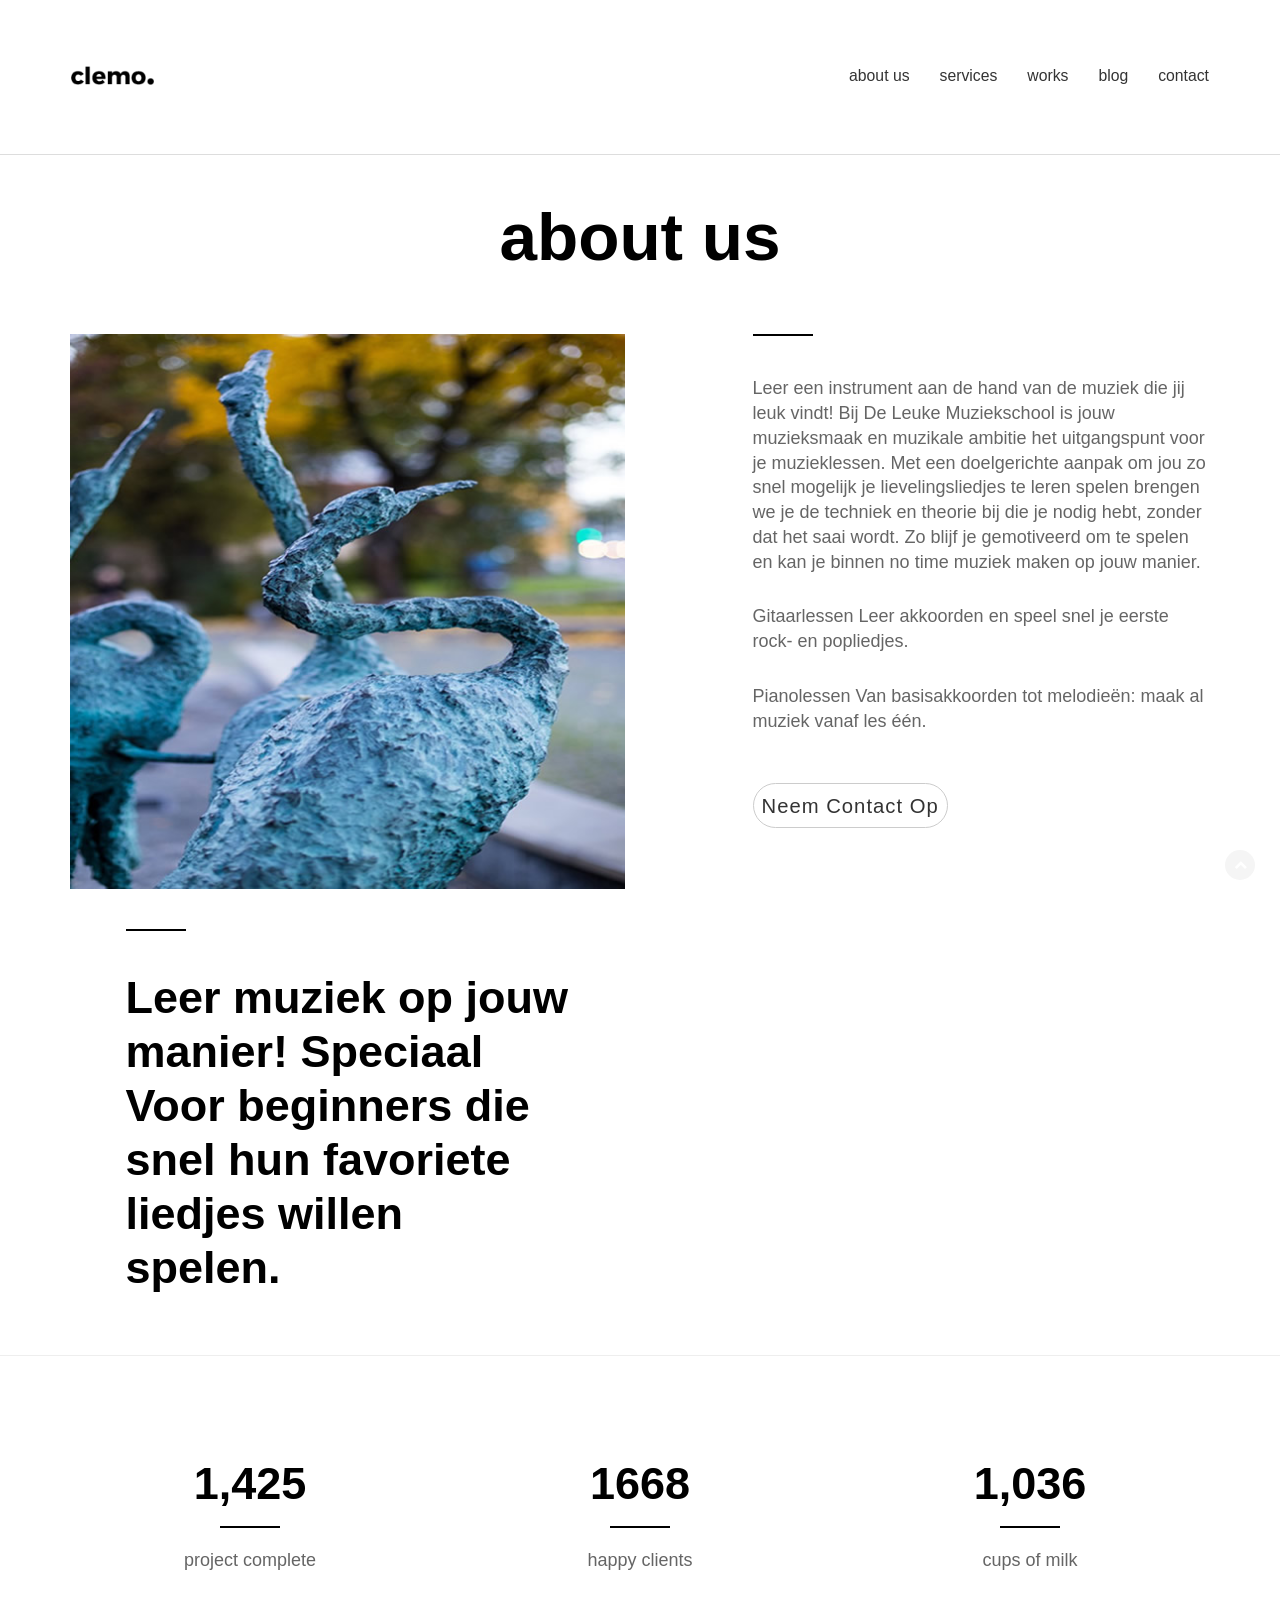
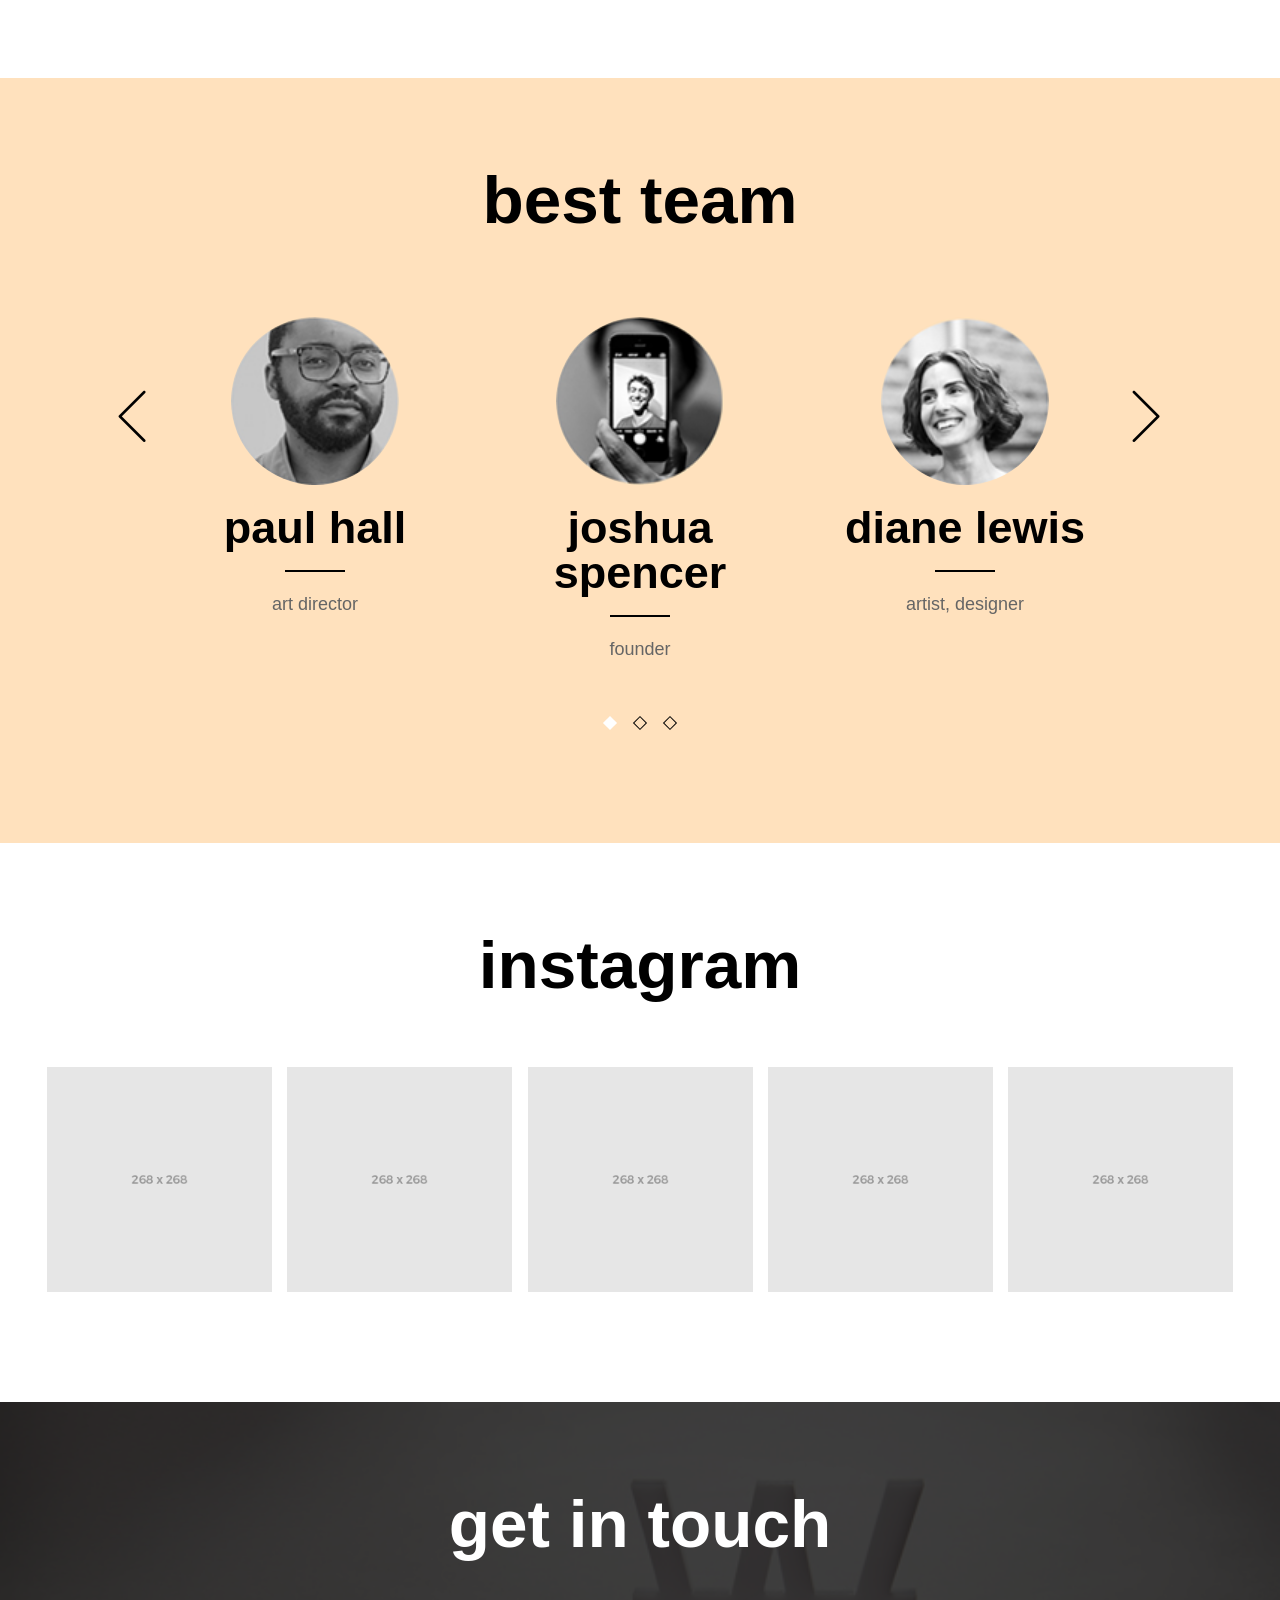
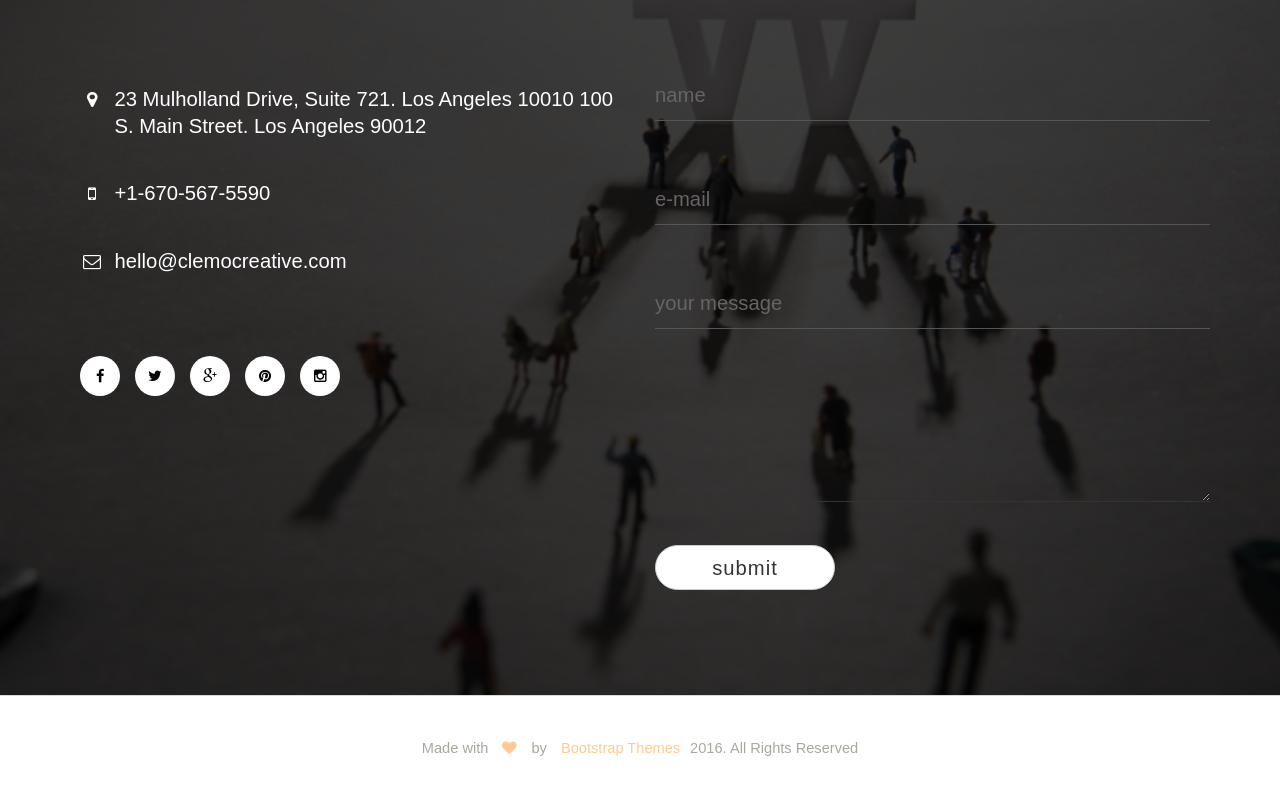
==== commit 6bebd7bb: "dd" ====
--- a/aboutus.html
+++ b/aboutus.html
@@ -6,7 +6,7 @@
     <head>
         <meta charset="utf-8">
         <meta http-equiv="X-UA-Compatible" content="IE=edge,chrome=1">
-        <title>Clemo – Free HTML5 Multipurpose Portfolio Page Template</title>
+        <title>Muzieklessen in Amsterdam bij De Leuke Muziekschool</title>
         <meta name="description" content="">
         <meta name="viewport" content="width=device-width, initial-scale=1">
         <link rel="apple-touch-icon" href="apple-touch-icon.png">
@@ -116,10 +116,9 @@
                                         <img src="assets/images/service3.jpg" alt="" />
                                         <div class="single_about_left_text">
                                             <div class="separator2"></div>
-                                            <h4>we create <br />
-                                                the best projects<br />
-                                                for the best<br />
-                                                companies!</h4>
+                                            <h4>Leer muziek op jouw manier!
+                                                Speciaal Voor beginners die snel hun favoriete liedjes willen spelen.
+                                                </h4>
                                         </div>
                                     </div>
 
@@ -129,16 +128,17 @@
                                 <div class="col-sm-5 col-sm-push-1">
                                     <div class="single_about">
                                         <div class="separator2"></div>
-                                        <p>Sed ut perspiciatis unde omnis iste natus error sit voluptatem accusantium doloremque laudantium, totam rem aperiam, 
-                                            eaque ipsa quae ab illo inventore veritatis et quasi architecto beatae vitae dicta sunt explicabo. </p>
-
-                                        <p>Nemo enim ipsam voluptatem quia voluptas sit aspernatur aut odit aut fugit, sed quia consequuntur magni dolores eos qui ratione voluptatem sequi nesciunt. Neque porro quisquam est, qui dolorem ipsum quia dolor sit amet, consectetur, adipisci velit, 
-                                            sed quia non numquam eius modi tempora incidunt ut labore et dolore magnam aliquam quaerat voluptatem.</p>
-
-                                        <p>Ut enim ad minima veniam, quis nostrum exercitationem ullam corporis suscipit laboriosam, nisi ut aliquid ex ea commodi consequatur? Sed ut perspiciatis unde omnis iste natus error sit voluptatem accusantium doloremque laudantium, 
-                                            totam rem aperiam, eaque ipsa quae ab illo inventore veritatis et quasi architecto beatae vitae dicta sunt explicabo. </p>
-
-                                        <a href="" class="btn btn-default">get in touch</a>
+                                        <p>Leer een instrument aan de hand van de muziek die jij leuk vindt!
+                                            Bij De Leuke Muziekschool is jouw muzieksmaak en muzikale ambitie het uitgangspunt voor je muzieklessen. Met een doelgerichte aanpak om jou zo snel mogelijk je lievelingsliedjes te leren spelen brengen we je de techniek en theorie bij die je nodig hebt, zonder dat het saai wordt. Zo blijf je gemotiveerd om te spelen en kan je binnen no time muziek maken op jouw manier.
+                                             </p>
+
+                                        <p>Gitaarlessen
+                                            Leer akkoorden en speel snel je eerste rock- en popliedjes.</p>
+
+                                        <p>Pianolessen
+                                            Van basisakkoorden tot melodieën: maak al muziek vanaf les één.</p>
+
+                                        <a href="" class="btn btn-default">Neem Contact Op</a>
                                     </div>
                                 </div>
 
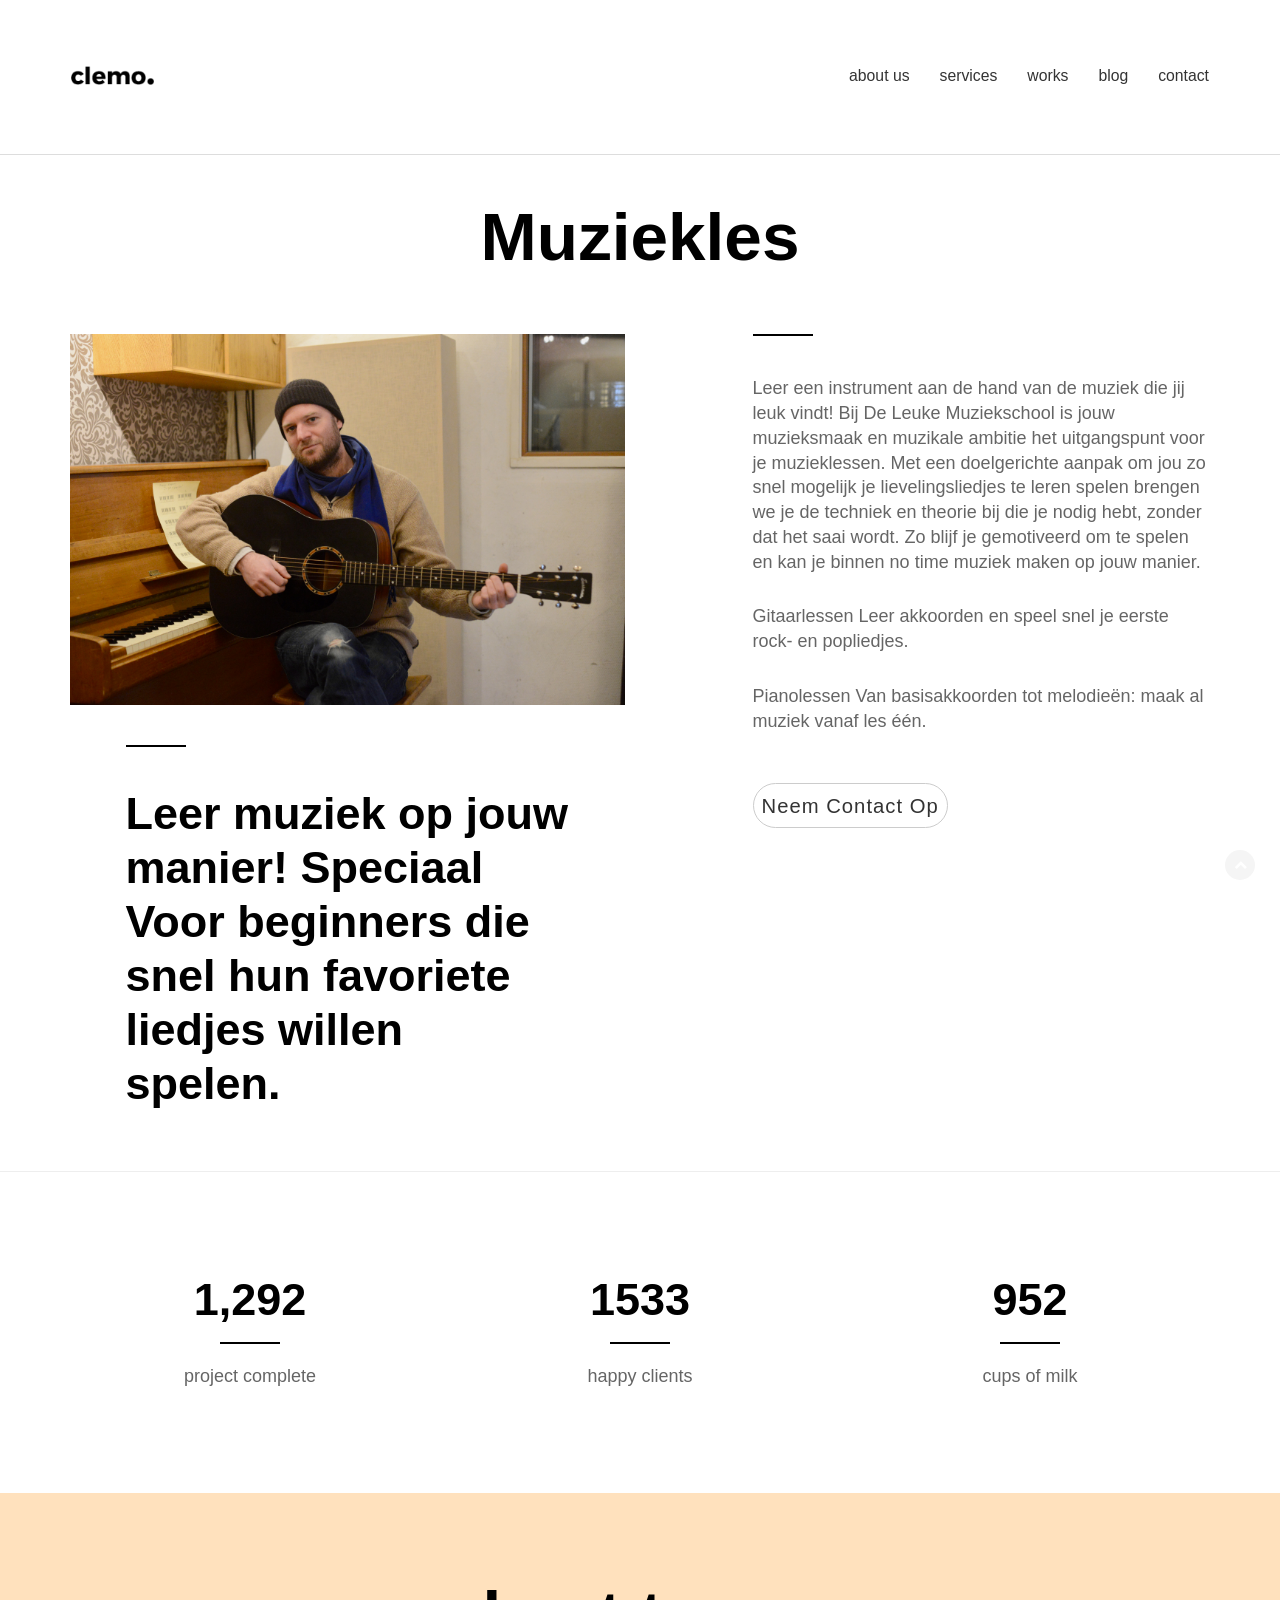
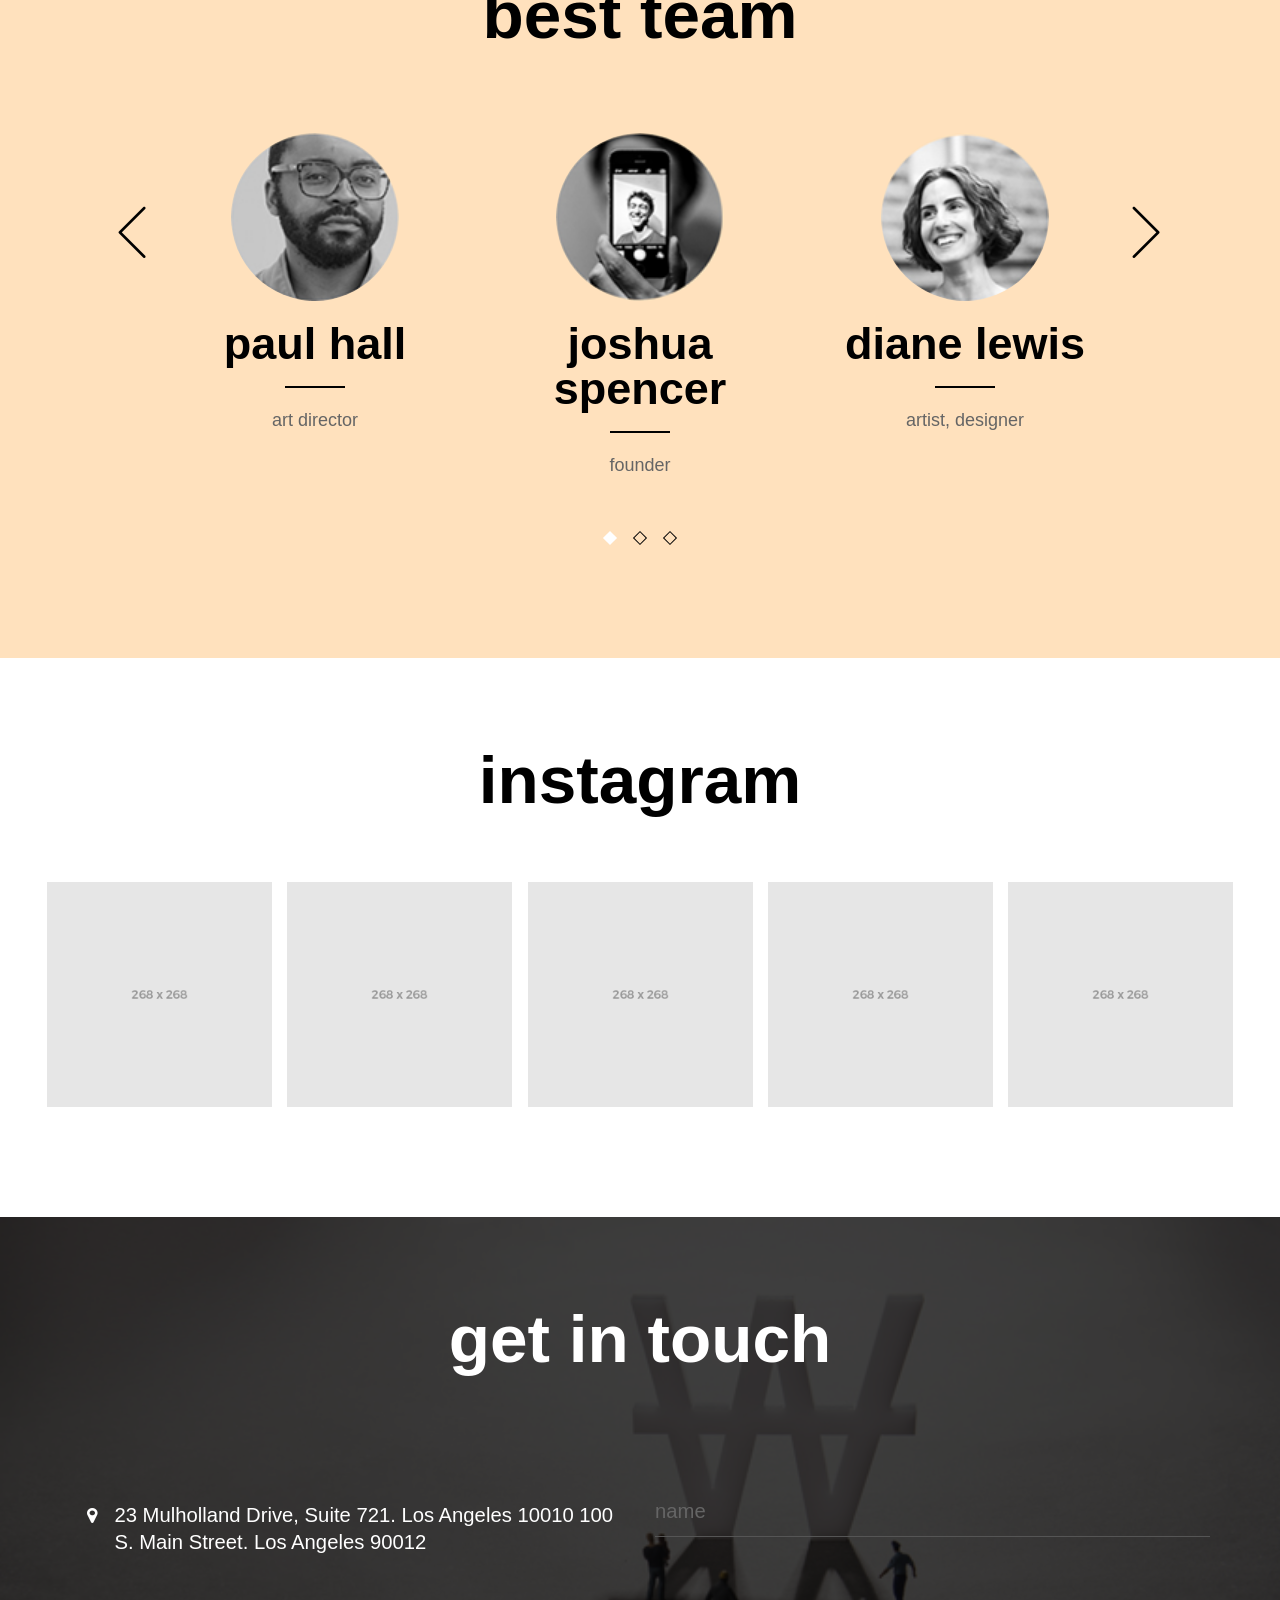
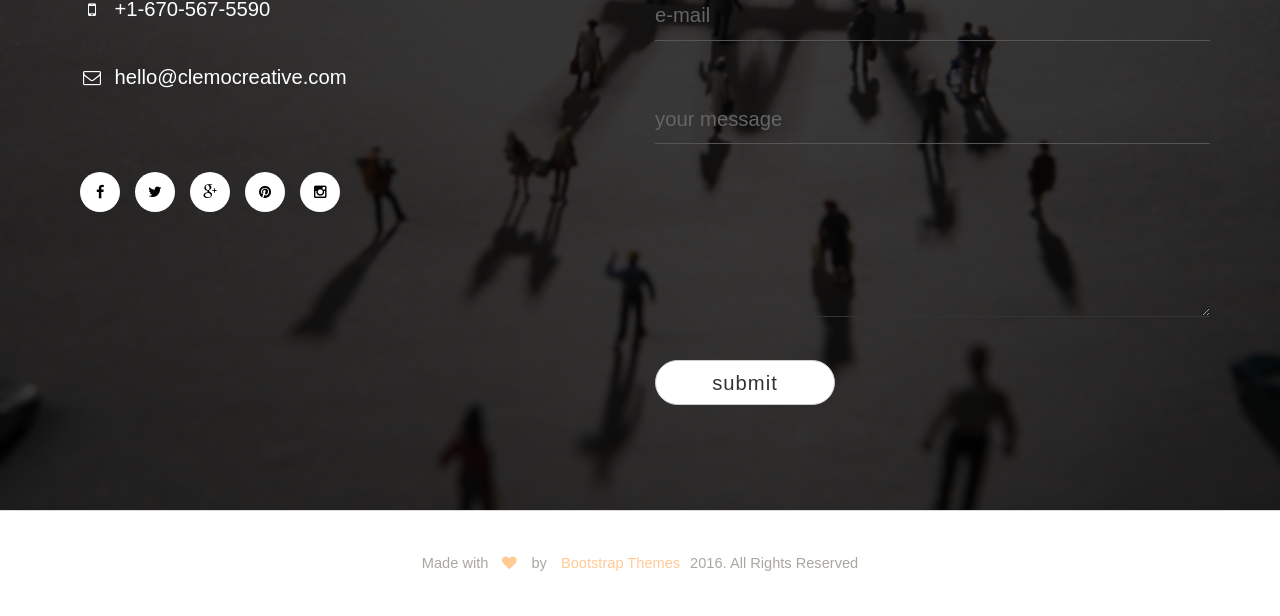
==== commit ba9e128b: "sdfsdf" ====
--- a/aboutus.html
+++ b/aboutus.html
@@ -105,7 +105,7 @@
                 <div class="row">
                     <div class="col-sm-12">
                         <div class="head_title text-center margin-top-80">
-                            <h1>about us</h1>
+                            <h1>Muziekles</h1>
                         </div><!-- End of head title -->
 
                         <div class="main_about_area"> 
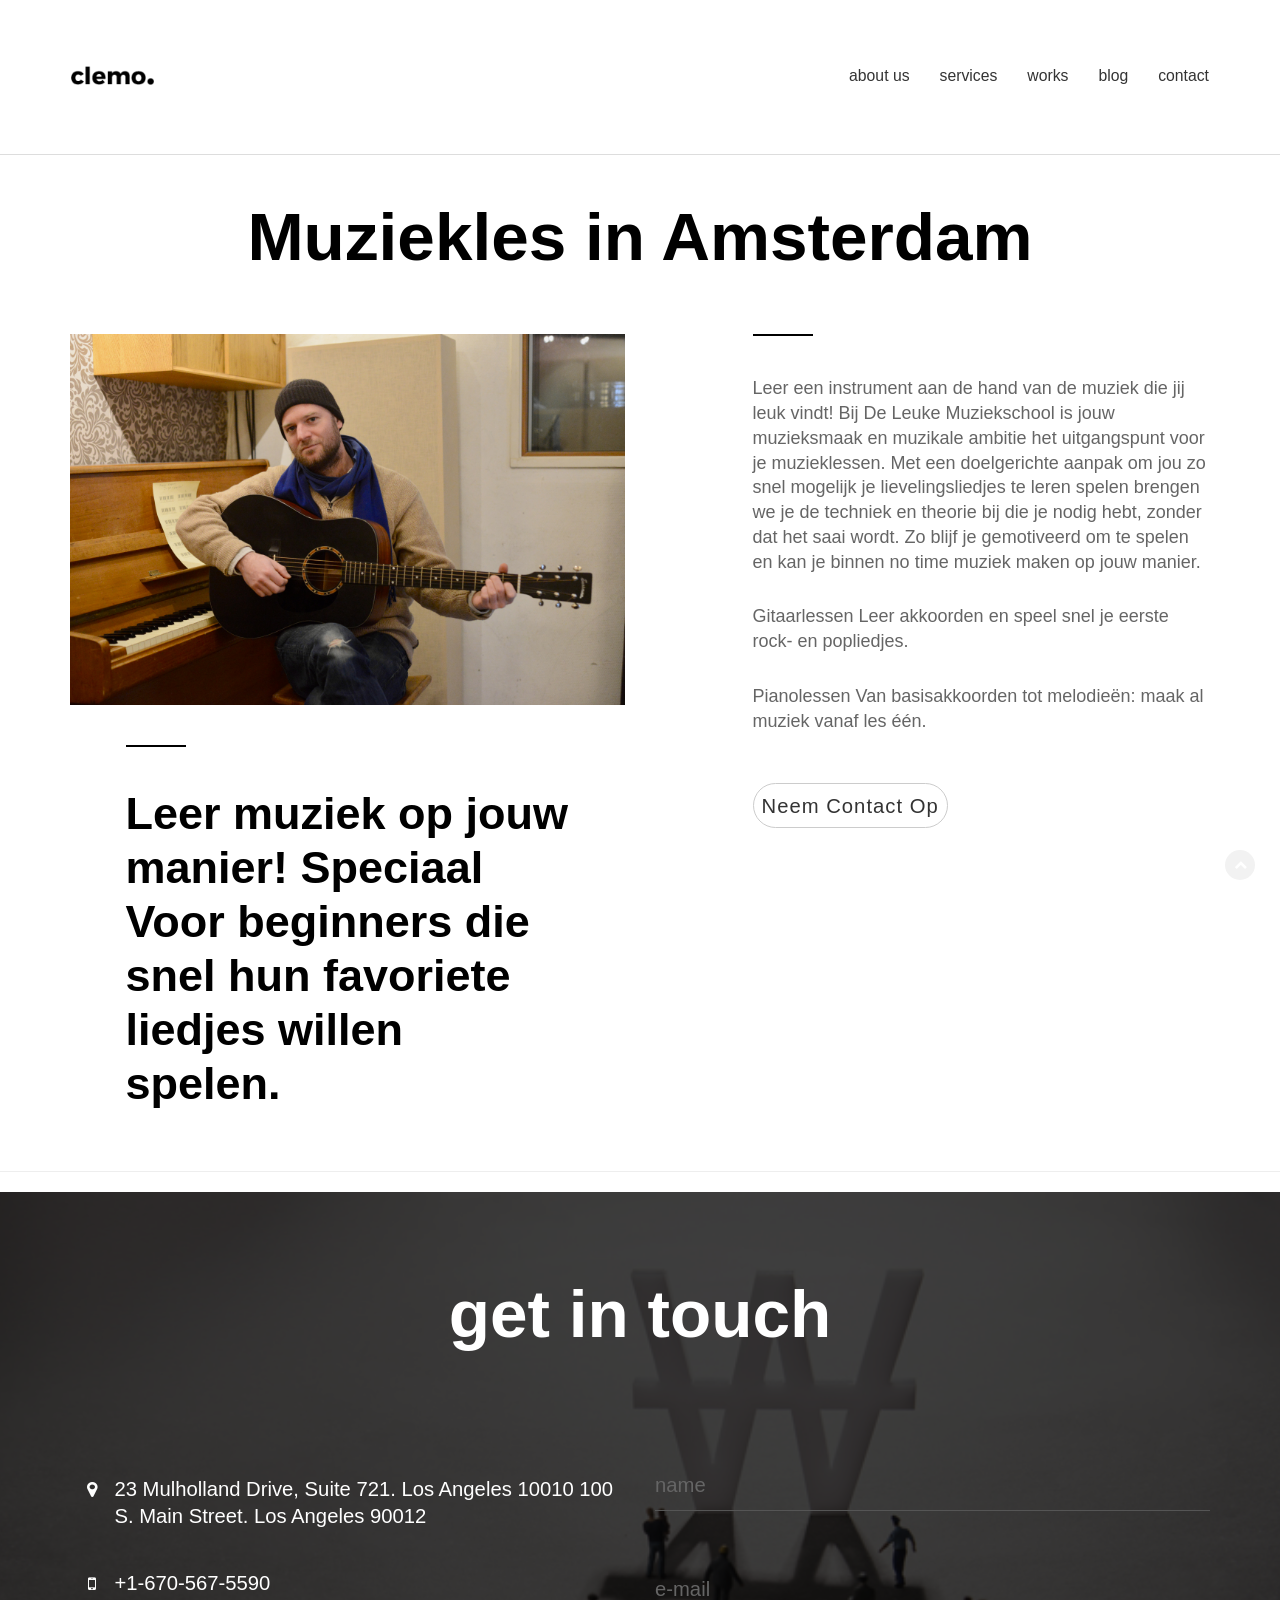
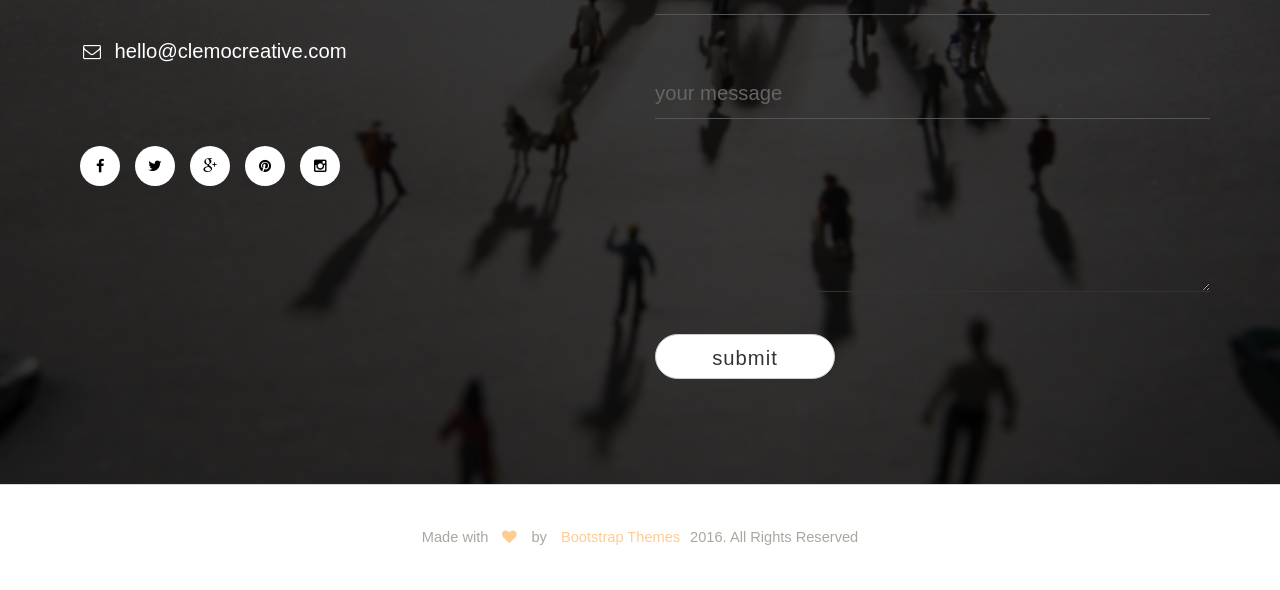
==== commit 8ed9f616: "dfgh" ====
--- a/aboutus.html
+++ b/aboutus.html
@@ -105,7 +105,7 @@
                 <div class="row">
                     <div class="col-sm-12">
                         <div class="head_title text-center margin-top-80">
-                            <h1>Muziekles</h1>
+                            <h1>Muziekles in Amsterdam</h1>
                         </div><!-- End of head title -->
 
                         <div class="main_about_area"> 
@@ -151,176 +151,7 @@
         </section><!-- End of about Section -->
 
 
-
-        <!-- counter Seection -->
-        <section id="counter" class="counter">
-            <div class="container">
-                <div class="row">
-                    <div class="col-sm-12">
-                        <div class="main_counter sections text-center">
-                            <div class="row">
-                                <div class="col-sm-4 col-xs-12">
-                                    <div class="single_counter_right">
-                                        <h4 class="statistic-counter">3,800</h4>
-                                        <div class="separator"></div>
-                                        <p>project complete</p>
-                                    </div>
-                                </div><!-- End of col-sm-4 -->
-
-                                <div class="col-sm-4 col-xs-12">
-                                    <div class="single_counter_right">
-                                        <h4 class="statistic-counter">4510</h4>
-                                        <div class="separator"></div>
-                                        <p>happy clients</p>
-                                    </div>
-                                </div><!-- End of col-sm-4 -->
-
-                                <div class="col-sm-4 col-xs-12">
-                                    <div class="single_counter_right">
-                                        <h4 class="statistic-counter">2,800</h4>
-                                        <div class="separator"></div>
-                                        <p>cups of milk</p>
-                                    </div>
-                                </div><!-- End of col-sm-4 -->
-
-                            </div><!-- End of row -->
-                        </div>
-                    </div><!-- End of col-sm-12 -->
-                </div><!-- End of row -->
-            </div><!-- End of Container -->
-        </section><!-- End of counter Section -->
-
-
-
-        <!-- Team Section -->
-        <section id="team" class="team colorsbg sections">
-            <div class="container">
-                <div class="row">
-                    <div class="main_team_area">
-                        <div class="head_title text-center">
-                            <h1>best team</h1>
-                        </div><!-- End of head title -->
-                        <div class="main_team text-center">
-                            <div class="single_team">
-                                <div class="col-sm-10 col-sm-offset-1">
-                                    <div class="row">
-                                        <div class="col-sm-4">
-                                            <div class="team">
-                                                <img class="img-circle" src="assets/images/team1.jpg" alt="" />
-                                                <h4>paul hall</h4>
-                                                <div class="separator"></div>
-                                                <p>art director</p>
-                                            </div>
-                                        </div><!-- End of col-sm-4 -->  
-                                        <div class="col-sm-4">
-                                            <div class="team">
-                                                <img class="img-circle" src="assets/images/team2.jpg" alt="" />
-                                                <h4>joshua spencer</h4>
-                                                <div class="separator"></div>
-                                                <p>founder</p>
-                                            </div>
-                                        </div> <!-- End of col-sm-4 --> 
-                                        <div class="col-sm-4">
-                                            <div class="team">
-                                                <img class="img-circle" src="assets/images/team3.jpg" alt="" />
-                                                <h4>diane lewis</h4>
-                                                <div class="separator"></div>
-                                                <p>artist, designer</p>
-                                            </div>
-                                        </div> <!-- End of col-sm-4 --> 
-                                    </div>
-                                </div><!-- End of col-sm-10 -->
-                            </div>
-                            <div class="single_team">
-                                <div class="col-sm-10 col-sm-offset-1">
-                                    <div class="row">
-                                        <div class="col-sm-4">
-                                            <div class="team">
-                                                <img class="img-circle" src="assets/images/team1.jpg" alt="" />
-                                                <h4>paul hall</h4>
-                                                <div class="separator"></div>
-                                                <p>art director</p>
-                                            </div>
-                                        </div> <!-- End of col-sm-4 --> 
-                                        <div class="col-sm-4">
-                                            <div class="team">
-                                                <img class="img-circle" src="assets/images/team1.jpg" alt="" />
-                                                <h4>joshua spencer</h4>
-                                                <div class="separator"></div>
-                                                <p>founder</p>
-                                            </div>
-                                        </div> <!-- End of col-sm-4 --> 
-                                        <div class="col-sm-4">
-                                            <div class="team">
-                                                <img class="img-circle" src="assets/images/team1.jpg" alt="" />
-                                                <h4>diane lewis</h4>
-                                                <div class="separator"></div>
-                                                <p>artist, designer</p>
-                                            </div>
-                                        </div> <!-- End of col-sm-4 --> 
-                                    </div>
-                                </div><!-- End of col-sm-10 -->
-                            </div>
-                            <div class="single_team">
-                                <div class="col-sm-10 col-sm-offset-1">
-                                    <div class="row">
-                                        <div class="col-sm-4">
-                                            <div class="team">
-                                                <img class="img-circle" src="assets/images/team1.jpg" alt="" />
-                                                <h4>paul hall</h4>
-                                                <div class="separator"></div>
-                                                <p>art director</p>
-                                            </div>
-                                        </div>  <!-- End of col-sm-4 -->
-                                        <div class="col-sm-4">
-                                            <div class="team">
-                                                <img class="img-circle" src="assets/images/team1.jpg" alt="" />
-                                                <h4>joshua spencer</h4>
-                                                <div class="separator"></div>
-                                                <p>founder</p>
-                                            </div>
-                                        </div> <!-- End of col-sm-4 --> 
-                                        <div class="col-sm-4">
-                                            <div class="team">
-                                                <img class="img-circle" src="assets/images/team1.jpg" alt="" />
-                                                <h4>diane lewis</h4>
-                                                <div class="separator"></div>
-                                                <p>artist, designer</p>
-                                            </div>
-                                        </div> <!-- End of col-sm-4 --> 
-                                    </div>
-                                </div><!-- End of col-sm-10 -->
-                            </div>
-                        </div>
-                    </div>
-                </div><!-- End of row -->
-            </div><!-- End of Container -->
-        </section><!-- End of counter Section -->
-
-
-        <!-- Clients Section -->
-        <section id="instagrams" class="instagrams sections">
-            <div class="container-fluid">
-                <div class="row">
-                    <div class="col-sm-12">
-                        <div class="main_instagrams_area text-center">
-                            <div class="head_title">
-                                <h1>instagram</h1>
-                            </div><!-- End of head title -->
-
-                            <div class="instagram-thumbnails">
-                                <img class="instagram-thumbnail img-responsive" src="assets/images/insta1.png"/>
-                                <img class="instagram-thumbnail img-responsive" src="assets/images/insta1.png"/>
-                                <img class="instagram-thumbnail img-responsive" src="assets/images/insta1.png"/>
-                                <img class="instagram-thumbnail img-responsive" src="assets/images/insta1.png"/>
-                                <img class="instagram-thumbnail img-responsive" src="assets/images/insta1.png"/>
-                            </div>
-                        </div>
-                    </div><!-- End of col-sm-12 -->
-                </div><!-- End of row -->
-            </div><!-- End of Container -->
-        </section><!-- End of counter Section -->
-
+        
         <!-- Contact Section -->
         <section id="contact" class="contact">
             <div class="overlay"></div>
